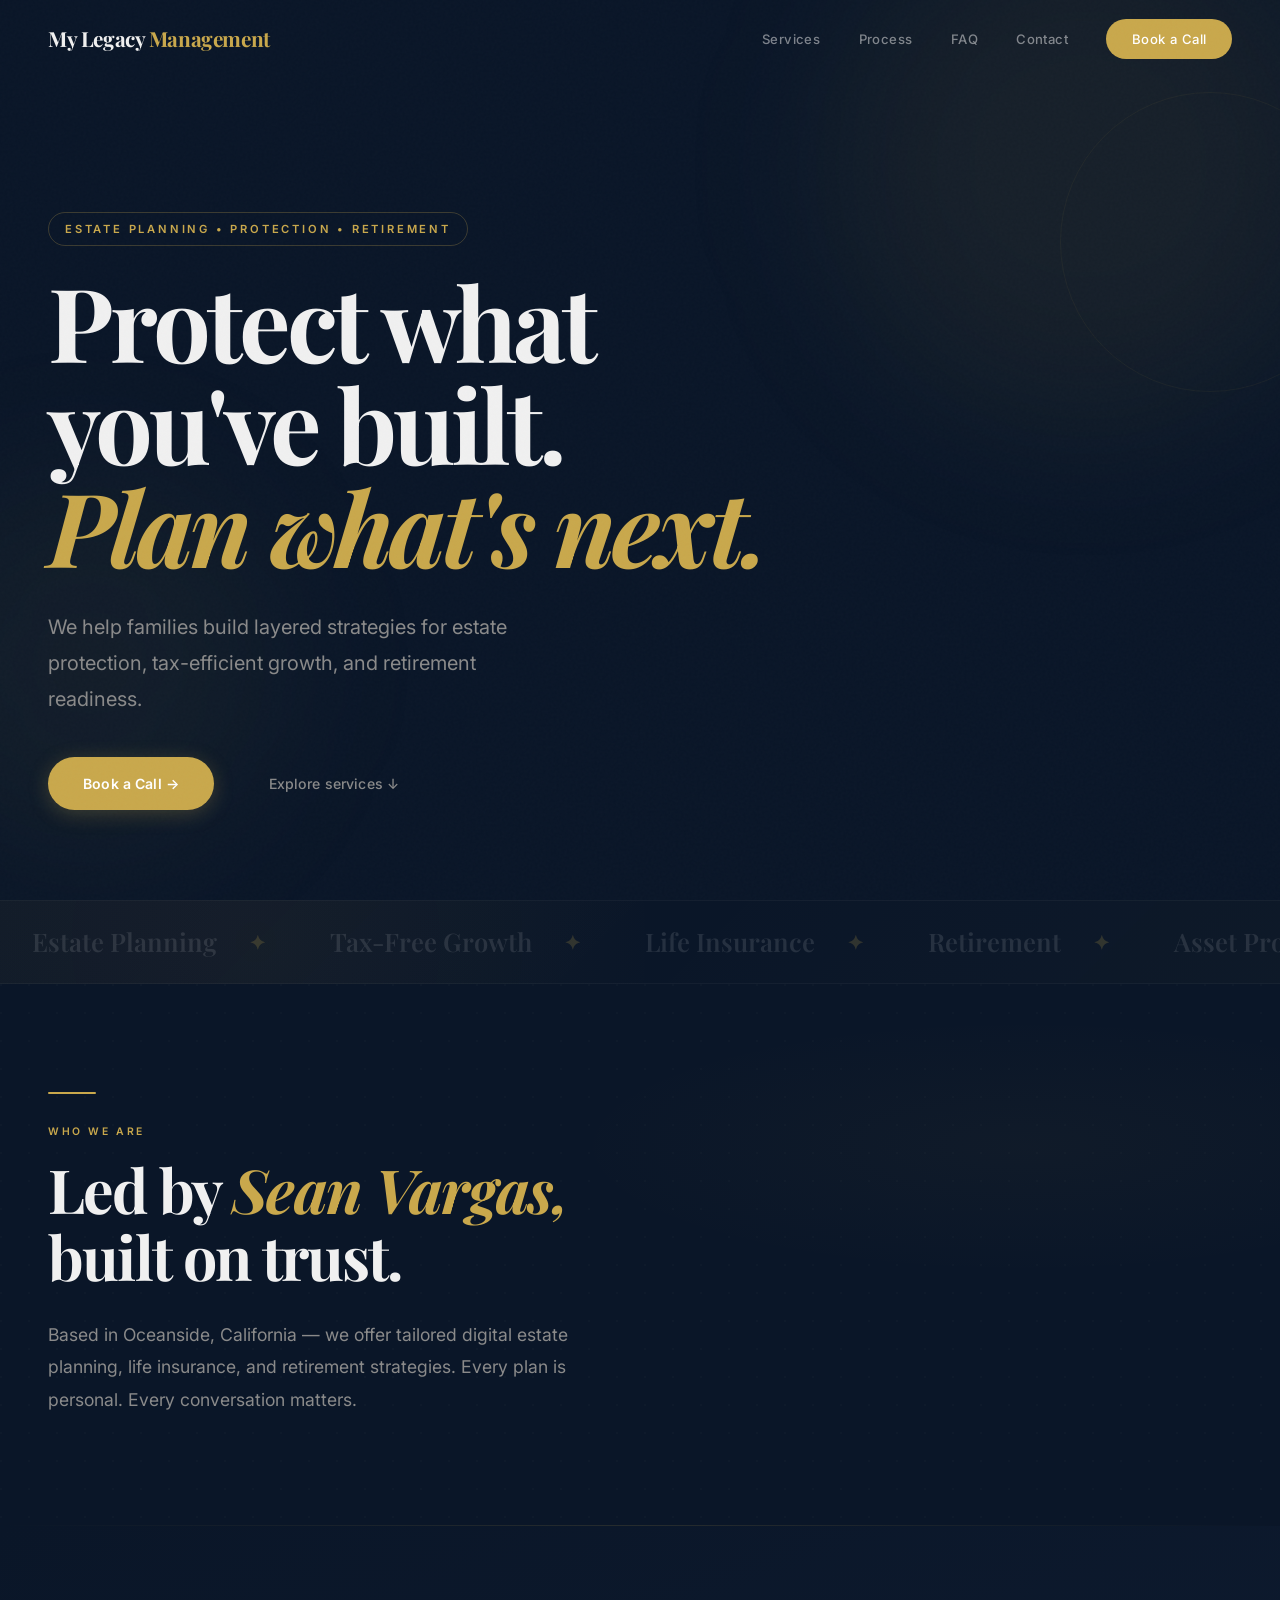
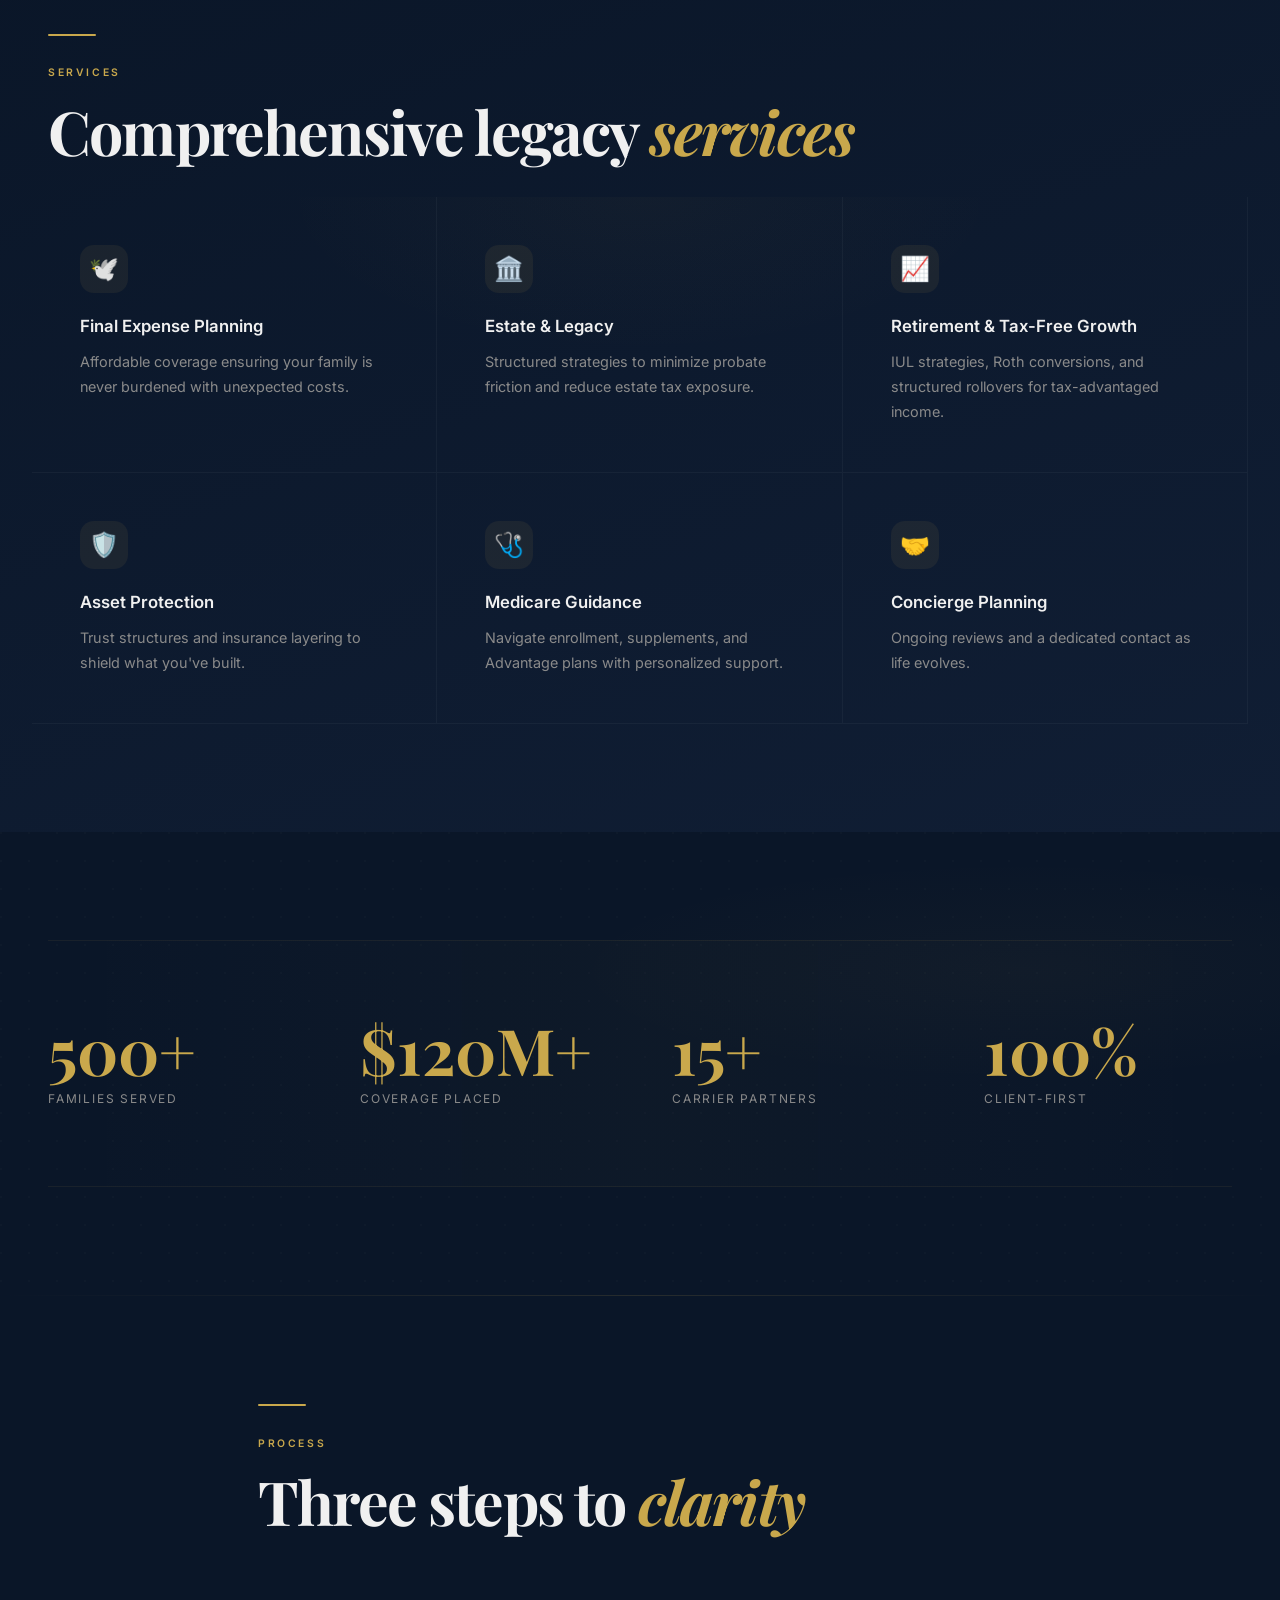
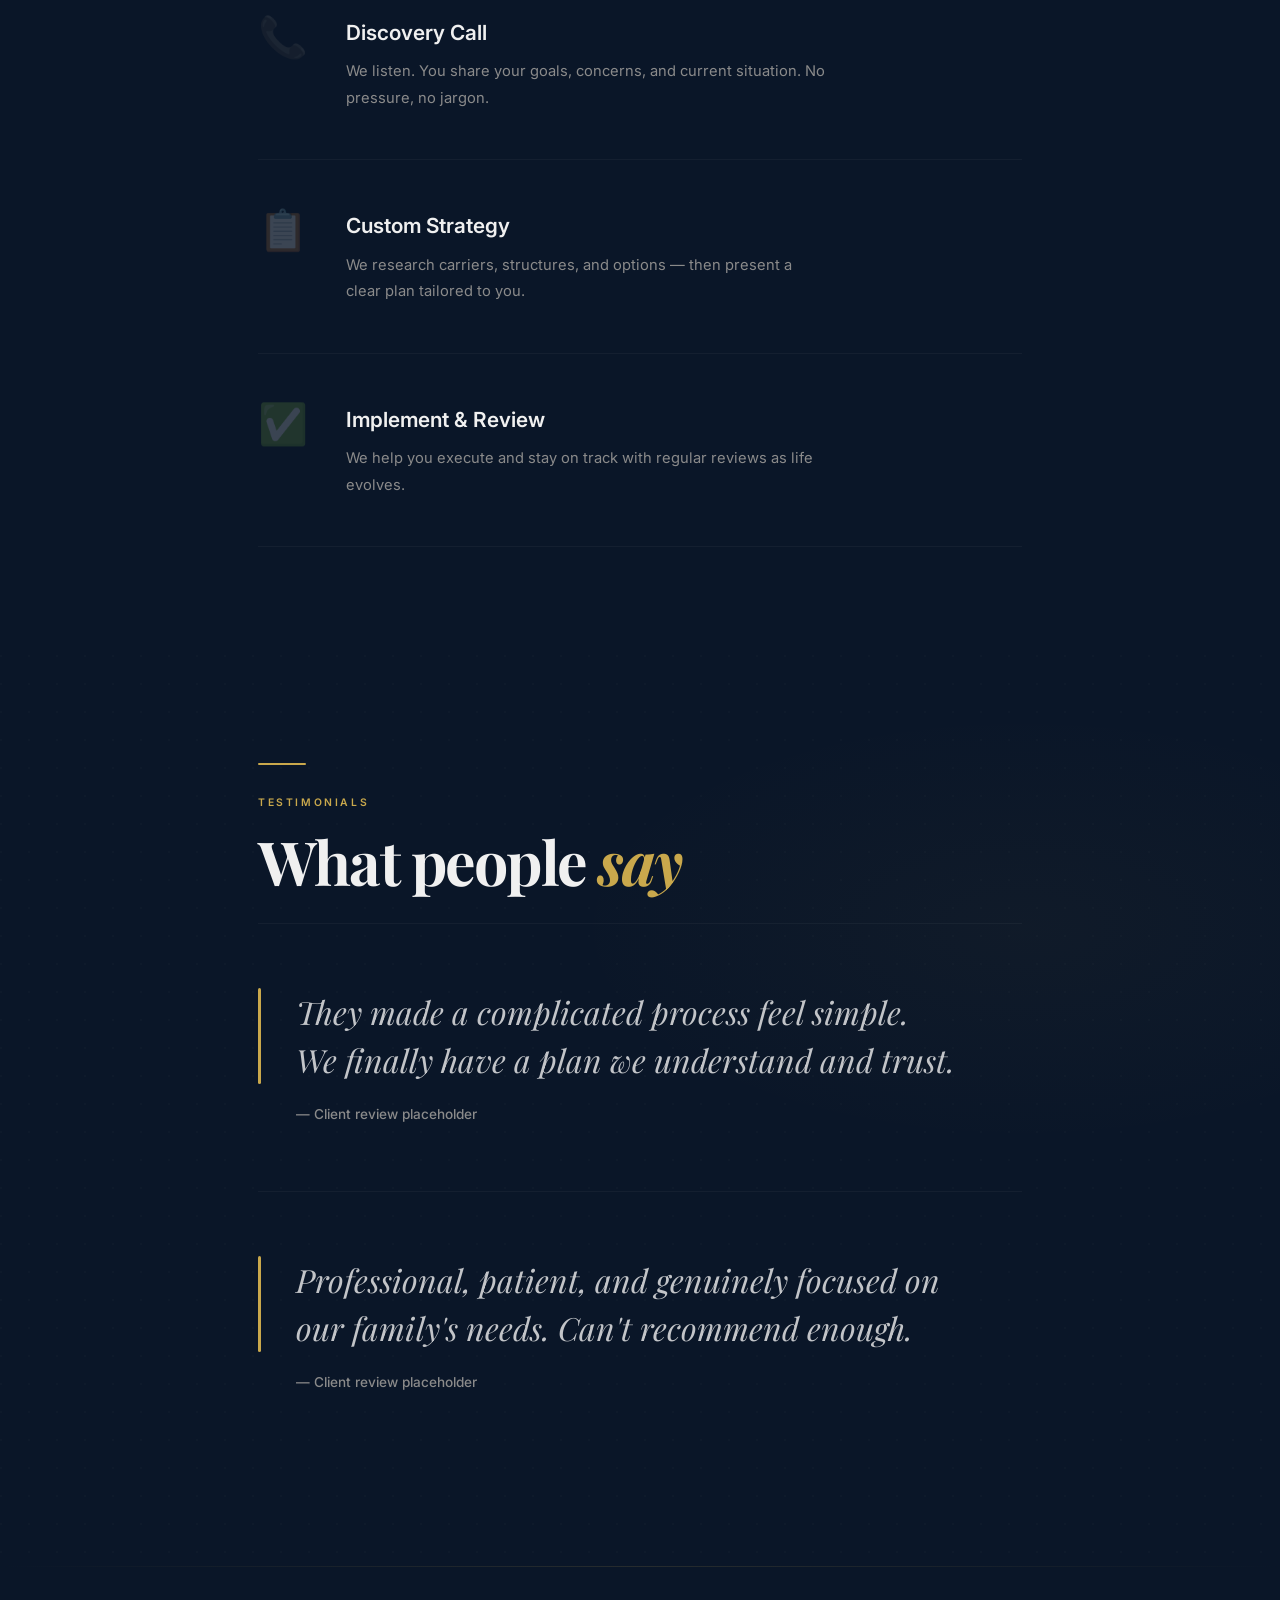
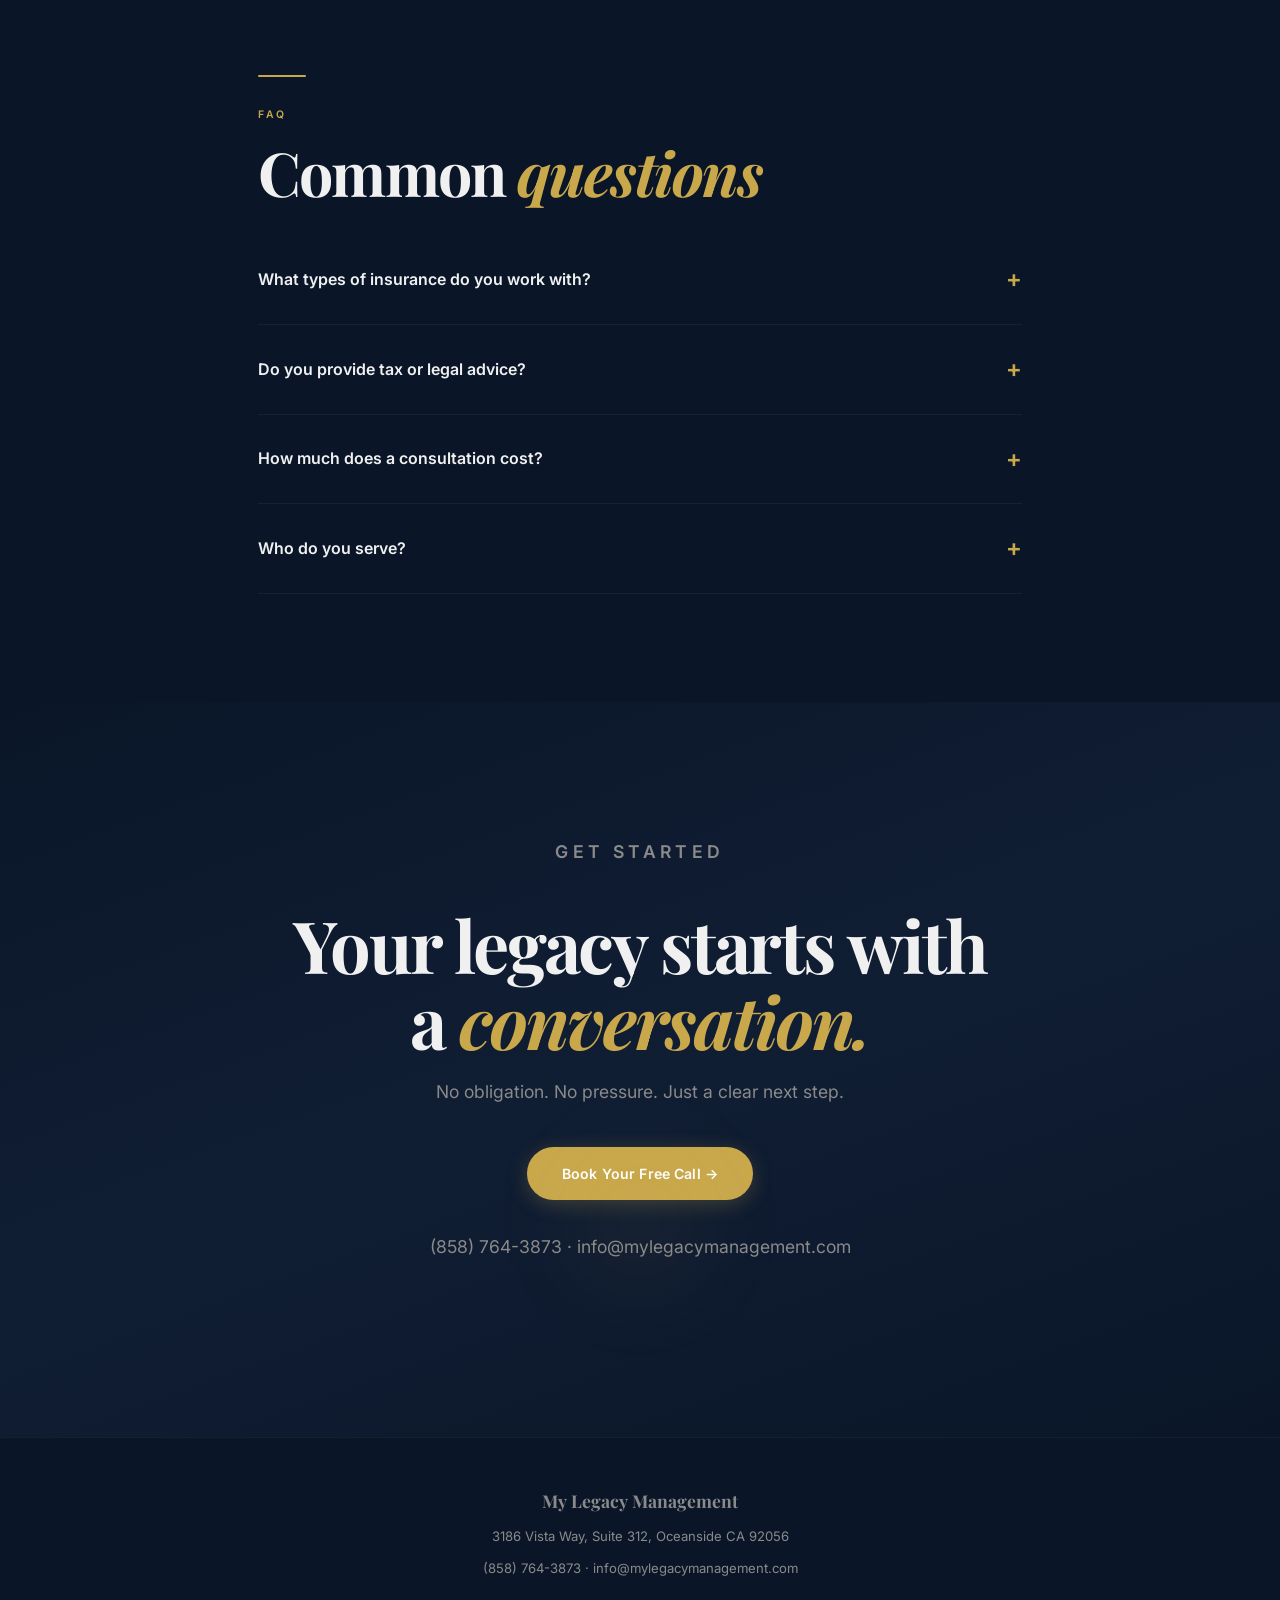
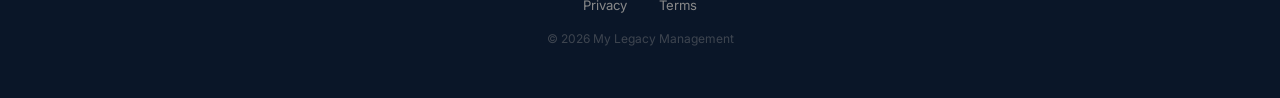
==== index.html @ 45776bd6 "MLM estate-planning site — initial static deploy (re-host from all-sites-v3 2026-02-18)" ====
<!DOCTYPE html><html lang="en"><head><meta charset="UTF-8"><meta name="viewport" content="width=device-width,initial-scale=1"><title>My Legacy Management — Estate Planning & Protection</title><style>
@import url('https://fonts.googleapis.com/css2?family=Inter:wght@300;400;500;600;700&family=Playfair+Display:ital,wght@0,400;0,600;0,700;0,800;1,400;1,600&display=swap');
*,*::before,*::after{box-sizing:border-box;margin:0;padding:0}
:root{--bg:#0a1628;--bg2:#111f36;--accent:#c9a84c;--text:#f0f0f0;--muted:#8a8a8a;--font:'Inter',system-ui,sans-serif;--serif:'Playfair Display',Georgia,serif}
html{scroll-behavior:smooth;font-size:16px}
body{background:var(--bg);color:var(--text);font-family:var(--font);line-height:1.7;-webkit-font-smoothing:antialiased;overflow-x:hidden}
img{max-width:100%;display:block}
a{color:var(--accent);text-decoration:none;transition:all .3s ease}

/* ── ANIMATIONS ─────────────────────── */
@keyframes fadeUp{from{opacity:0;transform:translateY(50px)}to{opacity:1;transform:translateY(0)}}
@keyframes float{0%,100%{transform:translateY(0)}50%{transform:translateY(-12px)}}
@keyframes marquee{0%{transform:translateX(0)}100%{transform:translateX(-50%)}}
@keyframes pulse-ring{0%{box-shadow:0 0 0 0 rgba(201,168,76,.4)}70%{box-shadow:0 0 0 20px rgba(201,168,76,0)}100%{box-shadow:0 0 0 0 rgba(201,168,76,0)}}
@keyframes gradient-shift{0%{background-position:0% 50%}50%{background-position:100% 50%}100%{background-position:0% 50%}}
@keyframes line-grow{from{width:0}to{width:100%}}

.reveal{opacity:0;transform:translateY(50px);transition:opacity 1s cubic-bezier(.22,1,.36,1),transform 1s cubic-bezier(.22,1,.36,1)}
.reveal.vis{opacity:1;transform:none}
.reveal-left{opacity:0;transform:translateX(-60px);transition:all 1s cubic-bezier(.22,1,.36,1)}
.reveal-left.vis{opacity:1;transform:none}
.reveal-right{opacity:0;transform:translateX(60px);transition:all 1s cubic-bezier(.22,1,.36,1)}
.reveal-right.vis{opacity:1;transform:none}
.d1{transition-delay:.1s}.d2{transition-delay:.2s}.d3{transition-delay:.3s}.d4{transition-delay:.4s}.d5{transition-delay:.5s}.d6{transition-delay:.6s}

/* ── NAV — minimal, floating ────────── */
nav{position:fixed;top:0;left:0;right:0;z-index:100;padding:1.2rem 0;transition:all .5s}
nav.scrolled{background:rgba(10,22,40,.88);backdrop-filter:blur(24px);-webkit-backdrop-filter:blur(24px);border-bottom:1px solid rgba(255,255,255,.04)}
.nav-inner{max-width:1400px;margin:0 auto;padding:0 clamp(1.5rem,4vw,3rem);display:flex;justify-content:space-between;align-items:center}
.logo{font-family:var(--serif);font-size:1.3rem;font-weight:700;color:var(--text);letter-spacing:-.02em}
.logo em{color:var(--accent);font-style:normal}
.nav-links{display:flex;gap:clamp(1rem,3vw,2.5rem);align-items:center}
.nav-links a{color:rgba(240,240,240,.5);font-size:.82rem;font-weight:500;letter-spacing:.03em;transition:color .3s}
.nav-links a:hover{color:var(--text);opacity:1}
.btn-nav{padding:.55rem 1.6rem;border-radius:100px;background:var(--accent);color:#fff!important;font-weight:600;font-size:.8rem;transition:all .4s cubic-bezier(.22,1,.36,1)}
.btn-nav:hover{transform:translateY(-2px);box-shadow:0 8px 30px rgba(201,168,76,.35)}
.menu-btn{display:none;background:none;border:none;color:var(--text);font-size:1.5rem;cursor:pointer}
@media(max-width:768px){.menu-btn{display:block}.nav-links{display:none;position:absolute;top:100%;left:0;right:0;flex-direction:column;background:rgba(10,22,40,.96);backdrop-filter:blur(20px);padding:2rem clamp(1.5rem,4vw,3rem);gap:1.5rem;border-bottom:1px solid rgba(255,255,255,.04)}.nav-links.open{display:flex}}

/* ── LAYOUT — open, not boxed ───────── */
.wrap{max-width:1400px;margin:0 auto;padding:0 clamp(1.5rem,4vw,3rem)}
.wrap-narrow{max-width:860px;margin:0 auto;padding:0 clamp(1.5rem,4vw,3rem)}
.wrap-wide{max-width:1600px;margin:0 auto;padding:0 clamp(1rem,3vw,2rem)}
.full{width:100vw;margin-left:calc(-50vw + 50%)}

/* ── HERO — massive, editorial ──────── */
.hero{min-height:100vh;display:flex;align-items:flex-end;padding:0 0 clamp(4rem,10vh,8rem);position:relative;overflow:hidden}
.hero .wrap{position:relative;z-index:2;width:100%}
.hero-tag{display:inline-block;font-size:.7rem;font-weight:600;letter-spacing:.25em;text-transform:uppercase;color:var(--accent);margin-bottom:1.5rem;padding:.4rem 1rem;border:1px solid rgba(201,168,76,.25);border-radius:100px}
.hero h1{font-family:var(--serif);font-size:clamp(3rem,8vw,7rem);font-weight:700;line-height:1.0;letter-spacing:-.04em;margin-bottom:clamp(1rem,3vw,2rem)}
.hero h1 em{font-style:italic;color:var(--accent)}
.hero-sub{font-size:clamp(1rem,2vw,1.25rem);color:var(--muted);max-width:520px;line-height:1.8;margin-bottom:2.5rem}
.hero-actions{display:flex;gap:1.2rem;flex-wrap:wrap;align-items:center}
.btn{display:inline-flex;align-items:center;gap:.5rem;padding:.9rem 2.2rem;border-radius:100px;font-weight:600;font-size:.88rem;cursor:pointer;transition:all .4s cubic-bezier(.22,1,.36,1);border:none;font-family:var(--font);letter-spacing:.01em}
.btn-p{background:var(--accent);color:#fff;box-shadow:0 4px 20px rgba(201,168,76,.25)}
.btn-p:hover{transform:translateY(-3px);box-shadow:0 12px 40px rgba(201,168,76,.35)}
.btn-o{border:1.5px solid rgba(201,168,76,.4);color:var(--accent);background:transparent}
.btn-o:hover{background:rgba(201,168,76,.08);border-color:var(--accent)}
.btn-g{color:var(--muted);font-weight:500;gap:.3rem}
.btn-g:hover{color:var(--accent)}
.btn-g svg,.btn-g::after{transition:transform .3s}
.btn-g:hover::after{transform:translateX(4px)}

/* ── ORBS / DECORATIVE ─────────────── */
.orb{position:absolute;border-radius:50%;pointer-events:none;filter:blur(80px)}
.orb-1{width:clamp(300px,40vw,600px);height:clamp(300px,40vw,600px);background:rgba(201,168,76,.07);top:-10%;right:-5%;animation:float 12s ease-in-out infinite}
.orb-2{width:clamp(200px,30vw,450px);height:clamp(200px,30vw,450px);background:rgba(201,168,76,.05);bottom:5%;left:-8%;animation:float 16s ease-in-out infinite reverse}
.orb-3{width:clamp(150px,20vw,300px);height:clamp(150px,20vw,300px);background:rgba(201,168,76,.04);top:40%;left:30%;animation:float 10s ease-in-out infinite 2s}

/* ── MARQUEE STRIP ─────────────────── */
.marquee{overflow:hidden;white-space:nowrap;padding:1.2rem 0;border-top:1px solid rgba(255,255,255,.04);border-bottom:1px solid rgba(255,255,255,.04);position:relative}
.marquee-inner{display:inline-flex;animation:marquee 30s linear infinite}
.marquee-item{font-family:var(--serif);font-size:clamp(1rem,2.5vw,1.6rem);color:rgba(240,240,240,.12);padding:0 2rem;font-weight:600;display:inline-flex;align-items:center;gap:2rem}
.marquee-item::after{content:'\2726';color:rgba(201,168,76,.2);font-size:.8em}

/* ── SECTION TYPOGRAPHY ────────────── */
.sec{padding:clamp(5rem,12vh,9rem) 0;position:relative}
.sec-label{font-size:.65rem;font-weight:600;letter-spacing:.25em;text-transform:uppercase;color:var(--accent);margin-bottom:1rem}
.sec-title{font-family:var(--serif);font-size:clamp(2rem,5vw,3.8rem);font-weight:700;line-height:1.1;letter-spacing:-.03em;margin-bottom:clamp(1rem,3vw,1.8rem)}
.sec-title em{color:var(--accent);font-style:italic}
.sec-sub{color:var(--muted);font-size:clamp(.95rem,1.5vw,1.1rem);max-width:540px;line-height:1.85}
.divider{width:48px;height:2px;background:var(--accent);margin-bottom:1.8rem;border-radius:2px}

/* ── SPLIT LAYOUT — open, asymmetric ── */
.split{display:grid;grid-template-columns:1fr;gap:clamp(2rem,5vw,4rem);align-items:center}
@media(min-width:768px){.split{grid-template-columns:1fr 1fr}.split-wide{grid-template-columns:1.2fr .8fr}.split-rev{grid-template-columns:.8fr 1.2fr}}

/* ── OPEN FEATURES — no card boxes ──── */
.features{display:grid;grid-template-columns:1fr;gap:0}
@media(min-width:640px){.features{grid-template-columns:repeat(2,1fr)}}
@media(min-width:960px){.features{grid-template-columns:repeat(3,1fr)}}
.feature{padding:clamp(2rem,4vw,3rem);border-bottom:1px solid rgba(255,255,255,.04);border-right:1px solid rgba(255,255,255,.04);transition:background .4s}
.feature:hover{background:rgba(201,168,76,.03)}
.feature-icon{font-size:1.5rem;margin-bottom:1.2rem;display:inline-flex;align-items:center;justify-content:center;width:48px;height:48px;border-radius:14px;background:rgba(201,168,76,.08);color:var(--accent);transition:all .3s}
.feature:hover .feature-icon{background:rgba(201,168,76,.15);transform:scale(1.05)}
.feature h3{font-size:1.05rem;font-weight:600;margin-bottom:.5rem}
.feature p{color:var(--muted);font-size:.9rem;line-height:1.75}

/* ── NUMBERED LIST — editorial ──────── */
.num-list{counter-reset:num}
.num-item{counter-increment:num;display:grid;grid-template-columns:auto 1fr;gap:clamp(1.5rem,3vw,2.5rem);padding:clamp(2rem,4vw,3rem) 0;border-bottom:1px solid rgba(255,255,255,.04);align-items:start}
.num-item::before{content:counter(num,decimal-leading-zero);font-family:var(--serif);font-size:clamp(2rem,4vw,3.5rem);font-weight:700;color:rgba(201,168,76,.2);line-height:1}
.num-item h3{font-size:clamp(1.1rem,2vw,1.3rem);font-weight:600;margin-bottom:.5rem}
.num-item p{color:var(--muted);font-size:.92rem;line-height:1.8;max-width:480px}

/* ── STATS — inline, not boxed ──────── */
.stats-row{display:flex;flex-wrap:wrap;gap:clamp(2rem,5vw,4rem);padding:clamp(3rem,6vw,5rem) 0}
.stat-item{flex:1;min-width:140px}
.stat-num{font-family:var(--serif);font-size:clamp(2.5rem,5vw,4rem);font-weight:700;color:var(--accent);line-height:1}
.stat-label{font-size:.75rem;color:var(--muted);text-transform:uppercase;letter-spacing:.15em;margin-top:.4rem}

/* ── TESTIMONIALS — open quotes ─────── */
.quote-block{padding:clamp(2rem,5vw,4rem) 0;border-top:1px solid rgba(255,255,255,.04)}
.quote-text{font-family:var(--serif);font-size:clamp(1.3rem,3vw,2rem);font-weight:400;font-style:italic;line-height:1.5;color:rgba(240,240,240,.8);max-width:700px;position:relative;padding-left:clamp(1.5rem,3vw,2.5rem)}
.quote-text::before{content:'';position:absolute;left:0;top:0;bottom:0;width:3px;background:var(--accent);border-radius:2px}
.quote-author{margin-top:1.2rem;font-size:.85rem;color:var(--muted);font-weight:500;padding-left:clamp(1.5rem,3vw,2.5rem)}

/* ── FAQ — clean, no boxes ─────────── */
.faq-item{border-bottom:1px solid rgba(255,255,255,.05);padding:1.5rem 0}
.faq-q{font-weight:600;cursor:pointer;display:flex;justify-content:space-between;align-items:center;font-size:1rem;transition:color .3s;gap:1rem}
.faq-q:hover{color:var(--accent)}
.faq-q::after{content:'+';font-size:1.5rem;color:var(--accent);transition:transform .3s ease;flex-shrink:0}
.faq-q.active::after{transform:rotate(45deg)}
.faq-a{max-height:0;overflow:hidden;transition:all .5s cubic-bezier(.22,1,.36,1);color:var(--muted);font-size:.92rem;line-height:1.85}
.faq-a.open{max-height:500px;padding-top:1rem}

/* ── CTA — dramatic, full-width ─────── */
.cta-sec{padding:clamp(6rem,15vh,10rem) 0;text-align:center;position:relative;overflow:hidden}
.cta-sec::before{content:'';position:absolute;inset:0;background:radial-gradient(ellipse 60% 50% at 50% 50%,rgba(201,168,76,.06) 0%,transparent 70%)}
.cta-sec .wrap{position:relative;z-index:1}
.cta-sec h2{font-family:var(--serif);font-size:clamp(2.2rem,6vw,4.5rem);font-weight:700;line-height:1.05;letter-spacing:-.03em;margin-bottom:1.2rem}
.cta-sec h2 em{color:var(--accent);font-style:italic}
.cta-sec p{color:var(--muted);font-size:clamp(.95rem,1.5vw,1.1rem);margin-bottom:2.5rem;max-width:480px;margin-left:auto;margin-right:auto}

/* ── PLACEHOLDERS — refined ─────────── */




/* ── FOOTER ─────────────────────────── */
footer{padding:3rem 0;border-top:1px solid rgba(255,255,255,.04);font-size:.82rem;color:var(--muted)}
footer .wrap{display:flex;flex-wrap:wrap;justify-content:space-between;align-items:center;gap:1rem}
footer a{color:var(--muted);transition:color .3s}
footer a:hover{color:var(--accent)}
.foot-links{display:flex;gap:2rem}

/* ── GRAIN OVERLAY ──────────────────── */
body::after{content:'';position:fixed;inset:0;pointer-events:none;z-index:9999;opacity:.02;background-image:url("data:image/svg+xml,%3Csvg viewBox='0 0 512 512' xmlns='http://www.w3.org/2000/svg'%3E%3Cfilter id='n'%3E%3CfeTurbulence type='fractalNoise' baseFrequency='.65' numOctaves='3' stitchTiles='stitch'/%3E%3C/filter%3E%3Crect width='100%25' height='100%25' filter='url(%23n)'/%3E%3C/svg%3E")}

/* ── HR ACCENT ──────────────────────── */
.hr{border:none;height:1px;background:linear-gradient(90deg,transparent,rgba(201,168,76,.15),transparent);margin:0}

/* ── DISCLAIMER ─────────────────────── */
.disc{font-size:.72rem;color:var(--muted);max-width:500px;margin:2rem auto 0;text-align:center;opacity:.5;line-height:1.7}

/* ── HERO BG IMAGE ─────────────────── */
.hero {
    background: url('https://images.unsplash.com/photo-1600585154340-be6161a56a0c?w=1920&q=80') center/cover no-repeat;
    background-attachment: fixed;
}
.hero::before {
    content: '';
    position: absolute;
    inset: 0;
    background: linear-gradient(
        160deg,
        rgba(10,22,40,.92) 0%,
        rgba(10,22,40,.75) 40%,
        rgba(10,22,40,.88) 100%
    );
    z-index: 1;
}
.hero .wrap { z-index: 2; }
.hero .orb { z-index: 2; }
@media (max-width: 768px) {
    .hero { background-attachment: scroll; }
}

#svc {
    position: relative;
    background: url('https://images.unsplash.com/photo-1450101499163-c8848c66ca85?w=1600&q=80') center/cover no-repeat;
}
#svc::after {
    content: '';
    position: absolute;
    inset: 0;
    background: linear-gradient(160deg, rgba(10,22,40,.93) 0%, rgba(17,31,54,.88) 100%);
    z-index: 0;
}
#svc > * { position: relative; z-index: 1; }

.cta-sec {
    background: url('https://images.unsplash.com/photo-1554224155-6726b3ff858f?w=1600&q=80') center/cover no-repeat;
    background-attachment: fixed;
}
.cta-sec::before {
    background: linear-gradient(160deg, rgba(10,22,40,.9) 0%, rgba(17,31,54,.85) 50%, rgba(10,22,40,.92) 100%);
}
@media (max-width: 768px) {
    .cta-sec { background-attachment: scroll; }
}

/* ── ABSTRACT GEOMETRY ─────────────── */
.marquee {
    background:
        linear-gradient(135deg, rgba(201,168,76,.03) 0%, transparent 50%, rgba(201,168,76,.02) 100%),
        radial-gradient(circle at 20% 50%, rgba(201,168,76,.04) 0%, transparent 40%);
}

.sec:nth-of-type(even) {
    background:
        radial-gradient(ellipse 60% 40% at 80% 30%, rgba(201,168,76,.03) 0%, transparent 60%),
        radial-gradient(circle at 1px 1px, rgba(255,255,255,.015) 1px, transparent 0);
    background-size: 100% 100%, 28px 28px;
}

/* Accent corner shapes */
.hero .wrap::before {
    content: '';
    position: absolute;
    top: -120px;
    right: -80px;
    width: 300px;
    height: 300px;
    border: 1px solid rgba(201,168,76,.06);
    border-radius: 50%;
    pointer-events: none;
    z-index: 0;
}

.cta-sec .wrap::after {
    content: '';
    position: absolute;
    bottom: -60px;
    left: 50%;
    transform: translateX(-50%);
    width: 200px;
    height: 200px;
    border-radius: 50%;
    background: radial-gradient(circle, rgba(201,168,76,.08) 0%, transparent 70%);
    pointer-events: none;
    filter: blur(40px);
}

.stats-row {
    border-top: 1px solid rgba(201,168,76,.08);
    border-bottom: 1px solid rgba(201,168,76,.08);
    background:
        linear-gradient(90deg, transparent, rgba(201,168,76,.02), transparent);
}

/* Feature grid subtle separator glow */
.features {
    background:
        radial-gradient(ellipse 50% 50% at 50% 0%, rgba(201,168,76,.03) 0%, transparent 60%);
}


/* ── STEP EMOJI ICONS ──────────────── */
.num-item { counter-increment: none; }
.num-item::before { content: attr(data-icon); font-size: clamp(1.8rem,3.5vw,2.5rem); }

</style></head><body><nav><div class="nav-inner"><a href="index.html" class="logo">My Legacy <em>Management</em></a><button class="menu-btn" aria-label="Menu">&#9776;</button><div class="nav-links"><a href="#svc">Services</a><a href="#how">Process</a><a href="#faq">FAQ</a><a href="#cta">Contact</a><a href="https://links.seanvargas.com" class="btn-nav">Book a Call</a></div></div></nav>
<section class="hero">
<div class="orb orb-1"></div><div class="orb orb-2"></div>
<div class="wrap">
<span class="hero-tag reveal">Estate Planning &bull; Protection &bull; Retirement</span>
<h1 class="reveal d1">Protect what<br>you've built.<br><em>Plan what's next.</em></h1>
<p class="hero-sub reveal d2">We help families build layered strategies for estate protection, tax-efficient growth, and retirement readiness.</p>
<div class="hero-actions reveal d3">
<a href="https://links.seanvargas.com" class="btn btn-p">Book a Call &rarr;</a>
<a href="#svc" class="btn btn-g">Explore services &darr;</a>
</div>
</div>
</section>

<div class="marquee"><div class="marquee-inner"><span class="marquee-item">Estate Planning</span><span class="marquee-item">Tax-Free Growth</span><span class="marquee-item">Life Insurance</span><span class="marquee-item">Retirement</span><span class="marquee-item">Asset Protection</span><span class="marquee-item">Medicare</span><span class="marquee-item">Legacy Planning</span><span class="marquee-item">IUL Strategies</span><span class="marquee-item">Estate Planning</span><span class="marquee-item">Tax-Free Growth</span><span class="marquee-item">Life Insurance</span><span class="marquee-item">Retirement</span><span class="marquee-item">Asset Protection</span><span class="marquee-item">Medicare</span><span class="marquee-item">Legacy Planning</span><span class="marquee-item">IUL Strategies</span><span class="marquee-item">Estate Planning</span><span class="marquee-item">Tax-Free Growth</span><span class="marquee-item">Life Insurance</span><span class="marquee-item">Retirement</span><span class="marquee-item">Asset Protection</span><span class="marquee-item">Medicare</span><span class="marquee-item">Legacy Planning</span><span class="marquee-item">IUL Strategies</span></div></div>

<section class="sec"><div class="wrap">
<div class="split split-wide">
<div>
<div class="divider reveal"></div>
<p class="sec-label reveal">Who We Are</p>
<h2 class="sec-title reveal">Led by <em>Sean Vargas,</em><br>built on trust.</h2>
<p class="sec-sub reveal d1">Based in Oceanside, California — we offer tailored digital estate planning, life insurance, and retirement strategies. Every plan is personal. Every conversation matters.</p>
</div>

</div>
</div></section>

<hr class="hr">

<section class="sec" id="svc"><div class="wrap">
<div class="divider reveal"></div>
<p class="sec-label reveal">Services</p>
<h2 class="sec-title reveal">Comprehensive legacy <em>services</em></h2>
</div>
<div class="wrap-wide" style="margin-top:2rem">
<div class="features reveal">
<div class="feature"><div class="feature-icon">🕊️</div><h3>Final Expense Planning</h3><p>Affordable coverage ensuring your family is never burdened with unexpected costs.</p></div>
<div class="feature"><div class="feature-icon">🏛️</div><h3>Estate & Legacy</h3><p>Structured strategies to minimize probate friction and reduce estate tax exposure.</p></div>
<div class="feature"><div class="feature-icon">📈</div><h3>Retirement & Tax-Free Growth</h3><p>IUL strategies, Roth conversions, and structured rollovers for tax-advantaged income.</p></div>
<div class="feature"><div class="feature-icon">🛡️</div><h3>Asset Protection</h3><p>Trust structures and insurance layering to shield what you've built.</p></div>
<div class="feature"><div class="feature-icon">🩺</div><h3>Medicare Guidance</h3><p>Navigate enrollment, supplements, and Advantage plans with personalized support.</p></div>
<div class="feature"><div class="feature-icon">🤝</div><h3>Concierge Planning</h3><p>Ongoing reviews and a dedicated contact as life evolves.</p></div>
</div></div></section>

<section class="sec"><div class="wrap">
<div class="stats-row reveal">
<div class="stat-item"><div class="stat-num" data-t="500" data-s="+">0</div><div class="stat-label">Families served</div></div>
<div class="stat-item"><div class="stat-num" data-t="120" data-p="$" data-s="M+">0</div><div class="stat-label">Coverage placed</div></div>
<div class="stat-item"><div class="stat-num" data-t="15" data-s="+">0</div><div class="stat-label">Carrier partners</div></div>
<div class="stat-item"><div class="stat-num" data-t="100" data-s="%">0</div><div class="stat-label">Client-first</div></div>
</div>
</div></section>

<hr class="hr">

<section class="sec" id="how"><div class="wrap-narrow">
<div class="divider reveal"></div>
<p class="sec-label reveal">Process</p>
<h2 class="sec-title reveal">Three steps to <em>clarity</em></h2>
<div class="num-list" style="margin-top:2rem">
<div class="num-item reveal" data-icon="📞"><div><h3>Discovery Call</h3><p>We listen. You share your goals, concerns, and current situation. No pressure, no jargon.</p></div></div>
<div class="num-item reveal d1" data-icon="📋"><div><h3>Custom Strategy</h3><p>We research carriers, structures, and options — then present a clear plan tailored to you.</p></div></div>
<div class="num-item reveal d2" data-icon="✅"><div><h3>Implement & Review</h3><p>We help you execute and stay on track with regular reviews as life evolves.</p></div></div>
</div>
</div></section>



<section class="sec"><div class="wrap-narrow">
<div class="divider reveal"></div>
<p class="sec-label reveal">Testimonials</p>
<h2 class="sec-title reveal">What people <em>say</em></h2>
<div class="quote-block reveal"><div class="quote-text">They made a complicated process feel simple. We finally have a plan we understand and trust.</div><div class="quote-author">— Client review placeholder</div></div>
<div class="quote-block reveal"><div class="quote-text">Professional, patient, and genuinely focused on our family's needs. Can't recommend enough.</div><div class="quote-author">— Client review placeholder</div></div>
</div></section>

<hr class="hr">

<section class="sec" id="faq"><div class="wrap-narrow">
<div class="divider reveal"></div>
<p class="sec-label reveal">FAQ</p>
<h2 class="sec-title reveal">Common <em>questions</em></h2>
<div class="reveal" style="margin-top:1.5rem">
<div class="faq-item"><div class="faq-q">What types of insurance do you work with?</div><div class="faq-a">Life insurance, final expense, IUL, annuities, and Medicare supplements. We're independent and shop on your behalf.</div></div>
<div class="faq-item"><div class="faq-q">Do you provide tax or legal advice?</div><div class="faq-a">No. We coordinate with your licensed professionals to ensure alignment.</div></div>
<div class="faq-item"><div class="faq-q">How much does a consultation cost?</div><div class="faq-a">Initial consultations are complimentary. We believe in earning trust before business.</div></div>
<div class="faq-item"><div class="faq-q">Who do you serve?</div><div class="faq-a">Families, individuals, and small business owners across the U.S.</div></div>
</div>
</div></section>

<section class="cta-sec" id="cta"><div class="wrap">
<p class="sec-label reveal">Get Started</p>
<h2 class="reveal">Your legacy starts with<br>a <em>conversation.</em></h2>
<p class="reveal">No obligation. No pressure. Just a clear next step.</p>
<div class="reveal"><a href="https://links.seanvargas.com" class="btn btn-p">Book Your Free Call &rarr;</a></div>
<p class="disc reveal">(858) 764-3873 &middot; info@mylegacymanagement.com</p>
</div></section>
<footer><div class="wrap" style="flex-direction:column;text-align:center;gap:.6rem"><div style="font-family:var(--serif);font-weight:700;font-size:1.1rem">My Legacy Management</div><div>3186 Vista Way, Suite 312, Oceanside CA 92056</div><div>(858) 764-3873 &middot; info@mylegacymanagement.com</div><div class="foot-links" style="justify-content:center;margin-top:.3rem"><a href="privacy.html">Privacy</a><a href="terms.html">Terms</a></div><div style="font-size:.75rem;opacity:.4;margin-top:.2rem">&copy; 2026 My Legacy Management</div></div></footer><script>
const obs=new IntersectionObserver(e=>{e.forEach(x=>{if(x.isIntersecting){x.target.classList.add('vis');obs.unobserve(x.target)}})},{threshold:.08,rootMargin:'0px 0px -30px 0px'});
document.querySelectorAll('.reveal,.reveal-left,.reveal-right').forEach(e=>obs.observe(e));
const nav=document.querySelector('nav');
window.addEventListener('scroll',()=>nav&&nav.classList.toggle('scrolled',scrollY>60));
document.querySelector('.menu-btn')?.addEventListener('click',()=>document.querySelector('.nav-links')?.classList.toggle('open'));
document.querySelectorAll('.faq-q').forEach(q=>q.addEventListener('click',()=>{q.classList.toggle('active');q.nextElementSibling.classList.toggle('open')}));
const cObs=new IntersectionObserver(e=>{e.forEach(x=>{if(x.isIntersecting){const t=x.target,n=parseFloat(t.dataset.t),p=t.dataset.p||'',s=t.dataset.s||'',d=1600,st=performance.now(),step=now=>{const pr=Math.min((now-st)/d,1),ea=1-Math.pow(1-pr,4),c=n%1!==0?(ea*n).toFixed(1):Math.floor(ea*n);t.textContent=p+c+s;if(pr<1)requestAnimationFrame(step)};requestAnimationFrame(step);cObs.unobserve(t)}})},{threshold:.5});
document.querySelectorAll('[data-t]').forEach(e=>cObs.observe(e));
document.querySelectorAll('a[href^="#"]').forEach(a=>a.addEventListener('click',e=>{const t=document.querySelector(a.getAttribute('href'));if(t){e.preventDefault();t.scrollIntoView({behavior:'smooth',block:'start'});document.querySelector('.nav-links')?.classList.remove('open')}}));
</script></body></html>
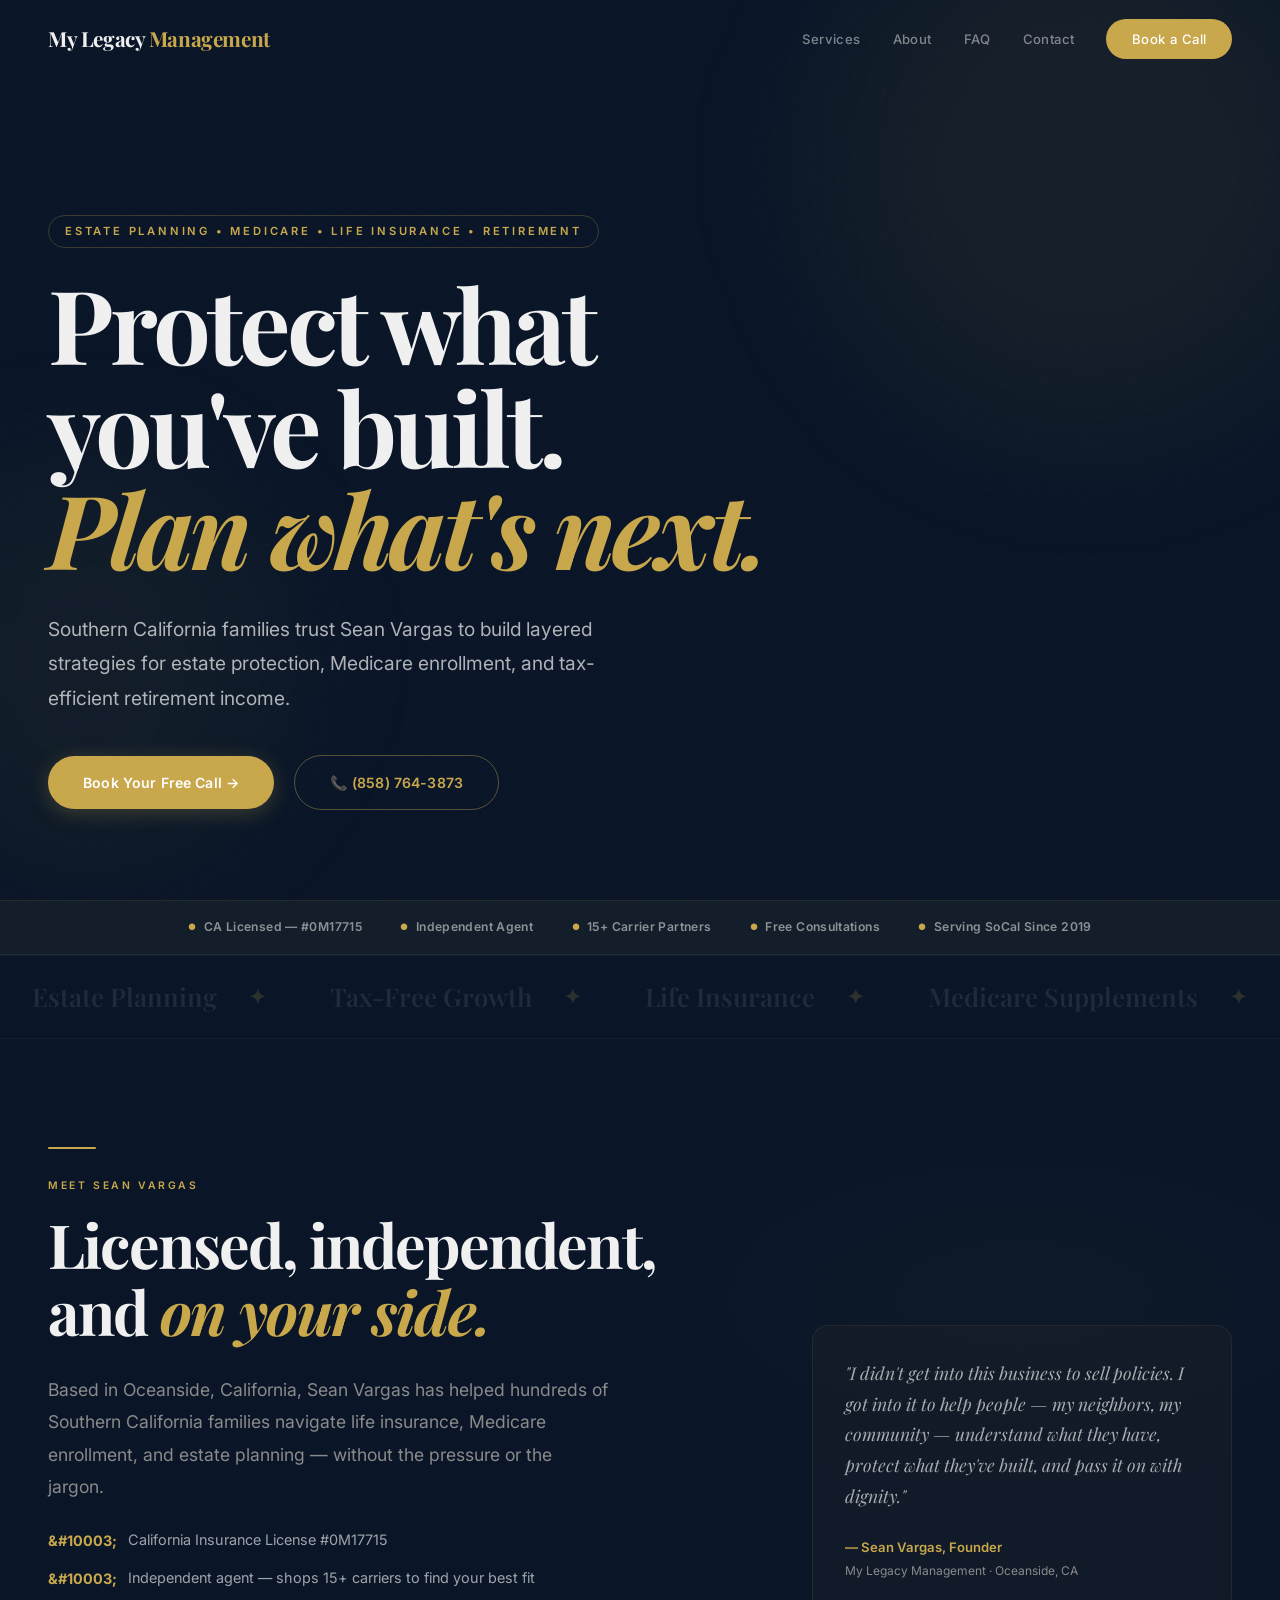
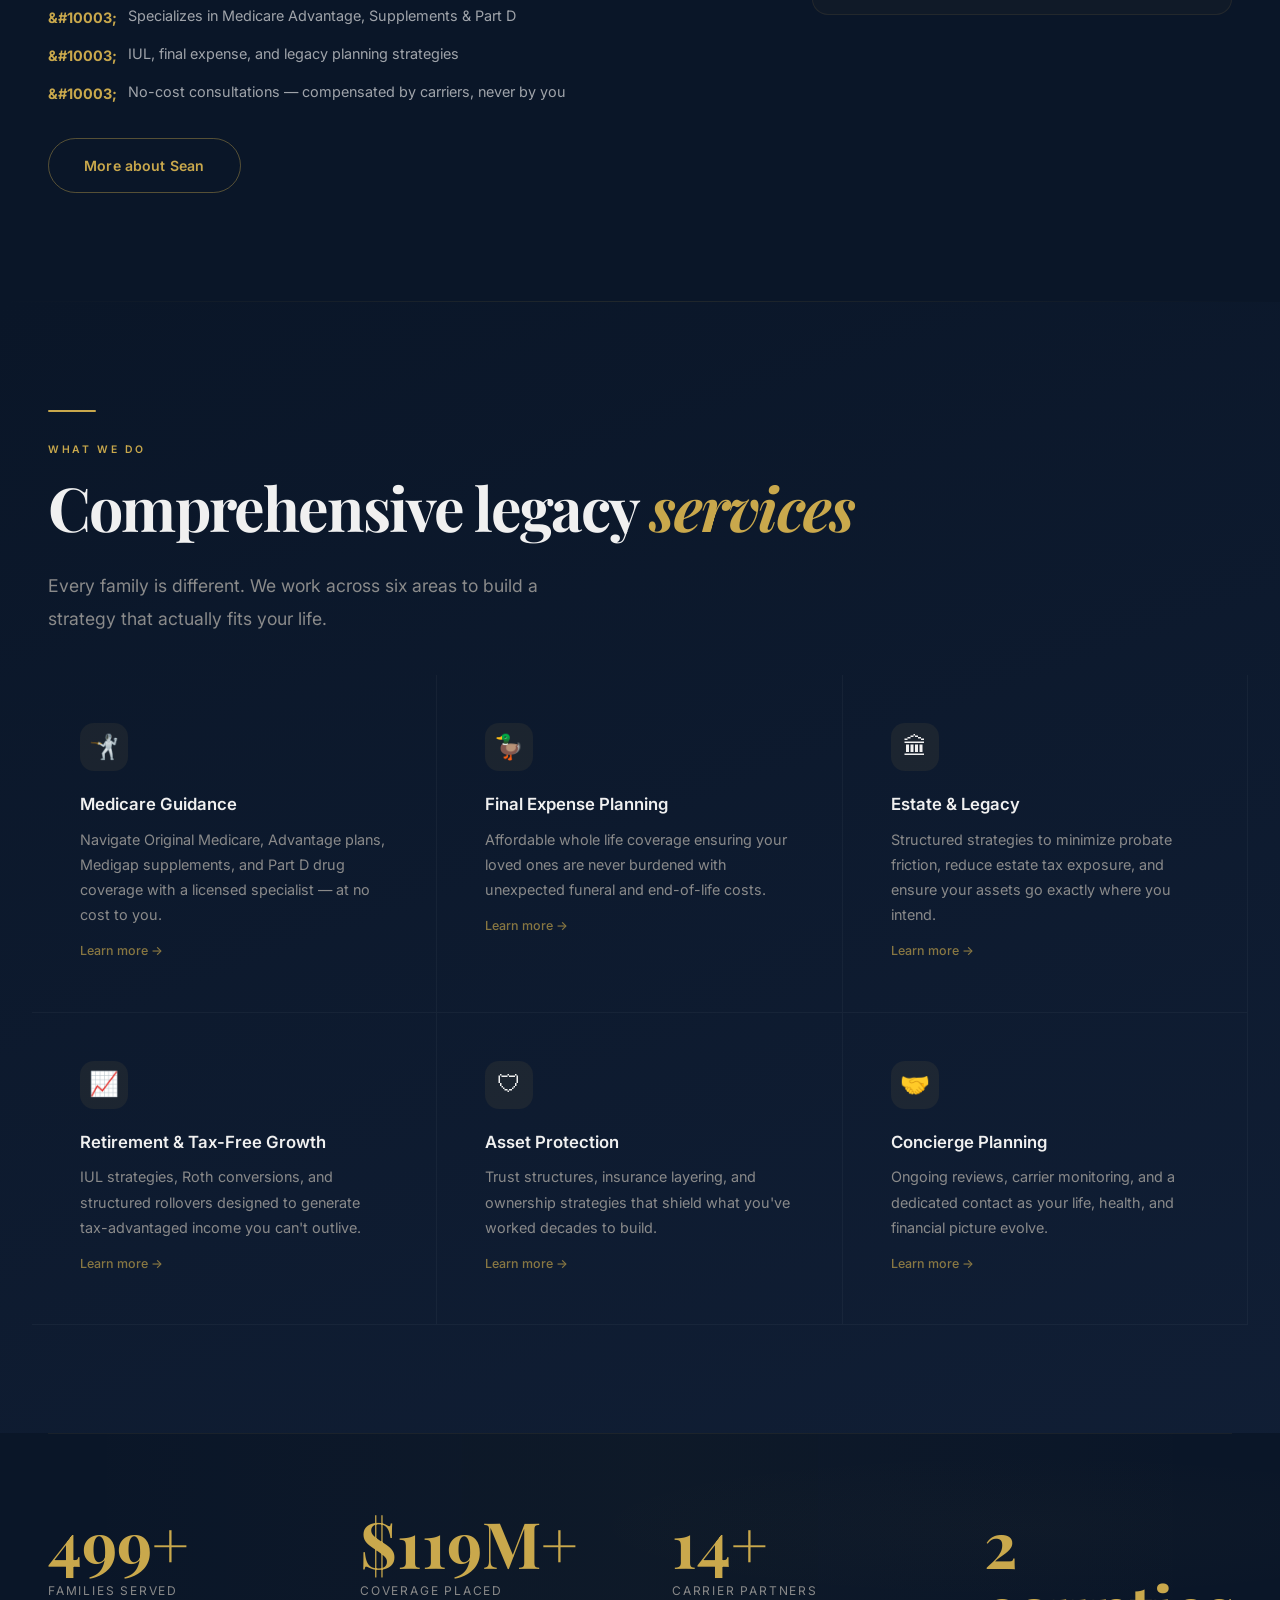
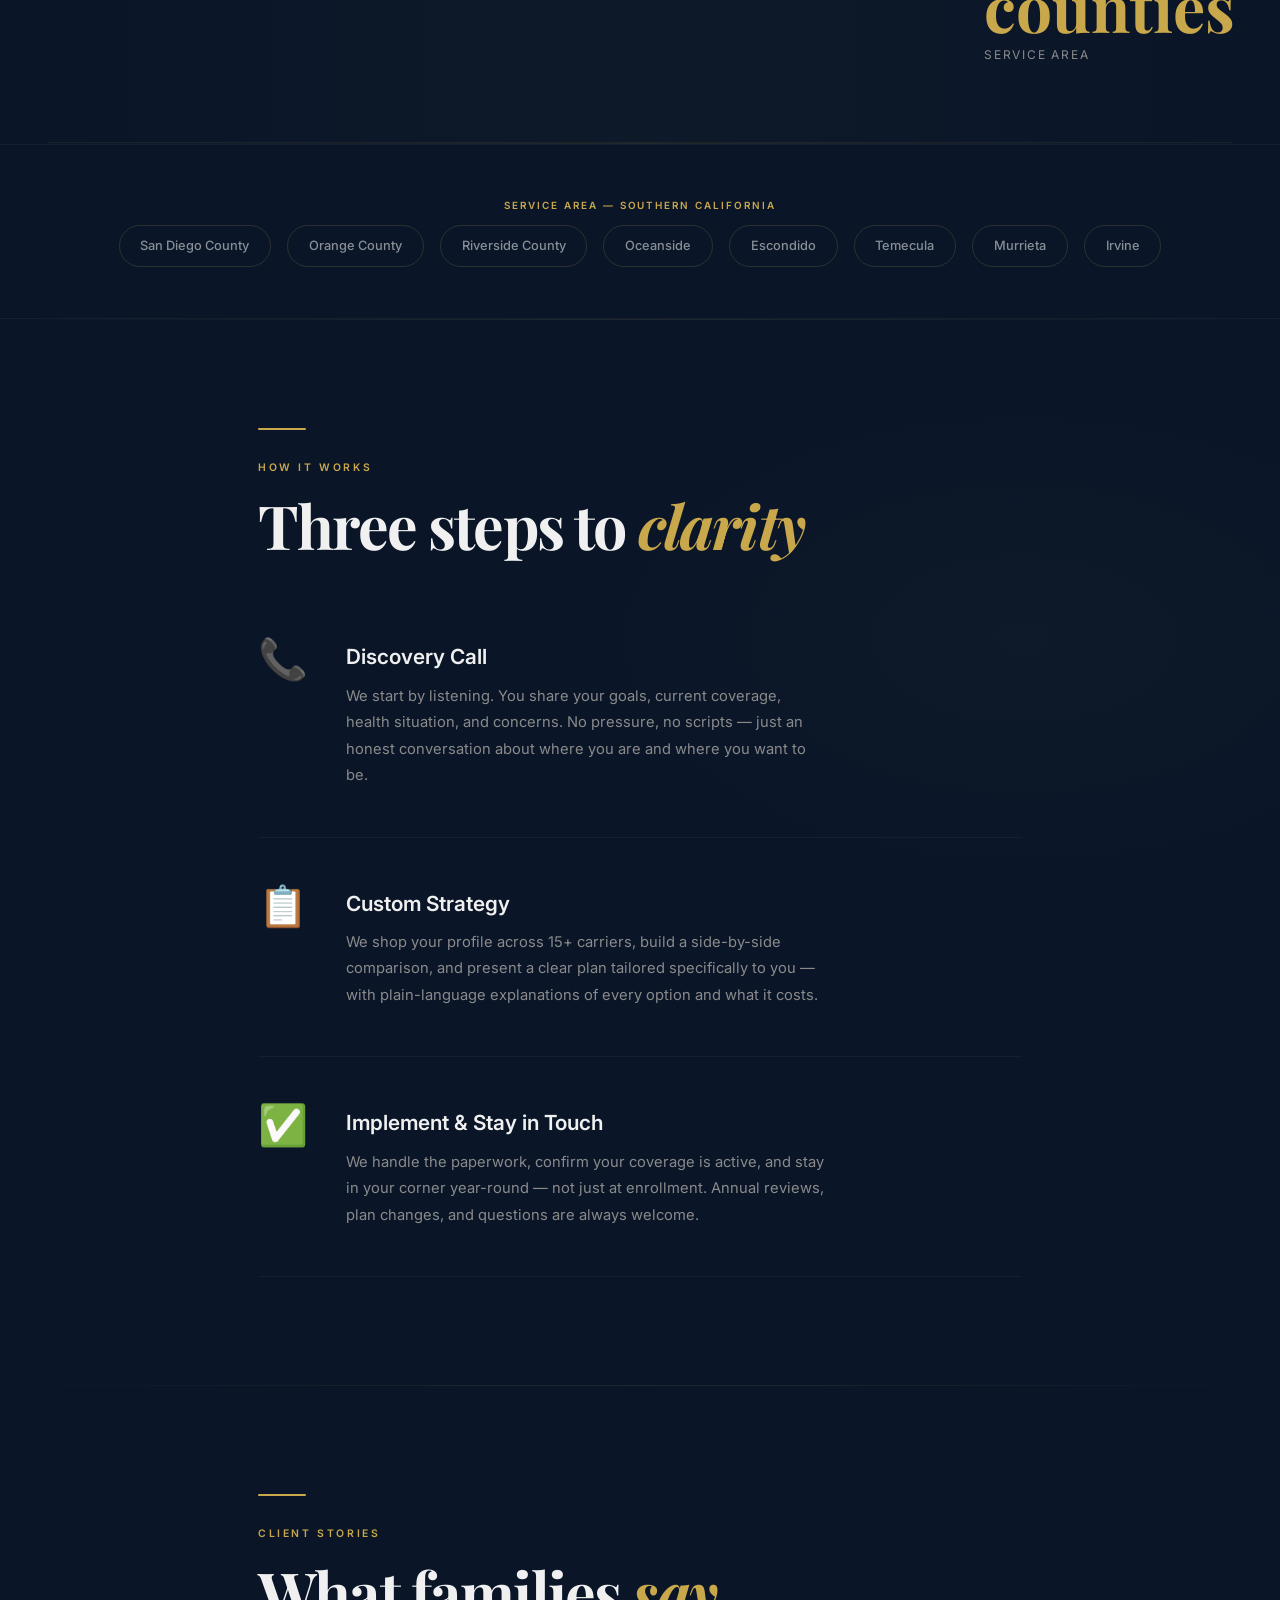
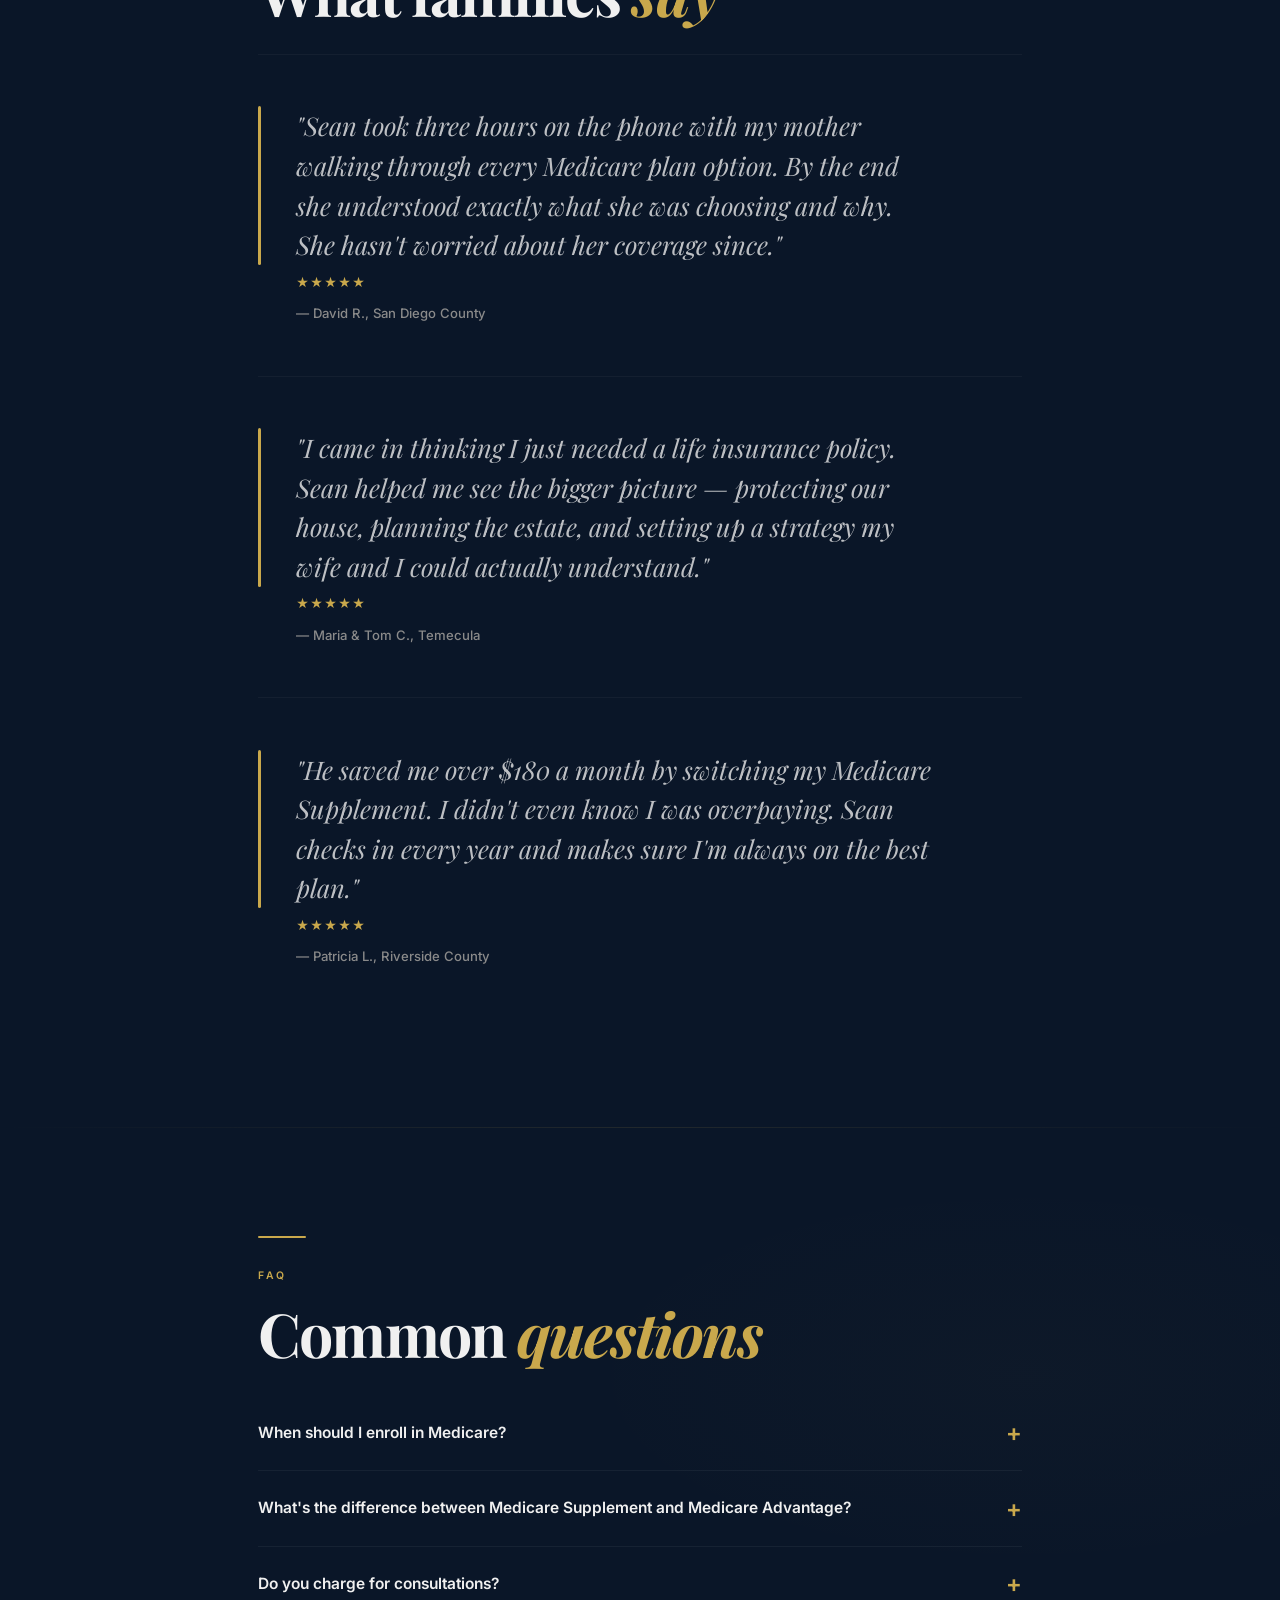
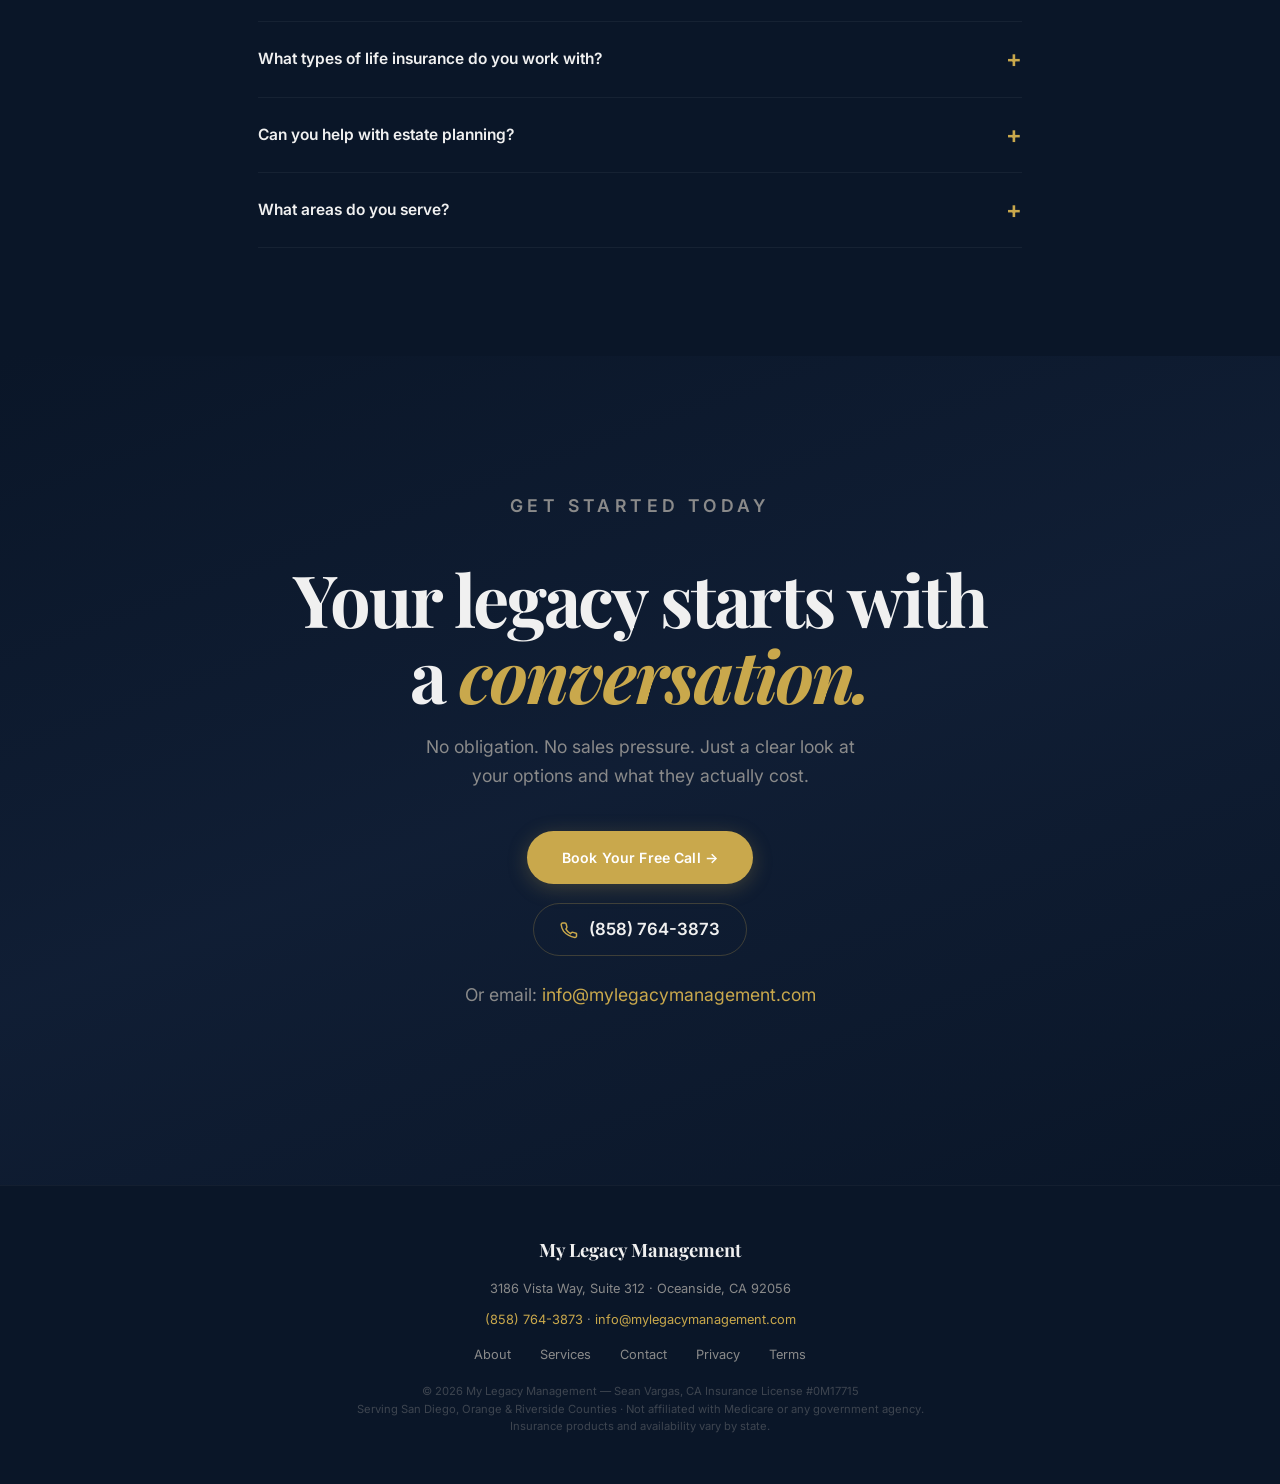
==== commit 1ab1cd72: "feat: v2 rebuild — richer marketing site with 3 new sub-pages Hunt result: no standalone Feb/March 2" ====
--- a/index.html
+++ b/index.html
@@ -1,4 +1,44 @@
-<!DOCTYPE html><html lang="en"><head><meta charset="UTF-8"><meta name="viewport" content="width=device-width,initial-scale=1"><title>My Legacy Management — Estate Planning & Protection</title><style>
+<!DOCTYPE html>
+<html lang="en">
+<head>
+<meta charset="UTF-8">
+<meta name="viewport" content="width=device-width,initial-scale=1">
+<title>My Legacy Management — Estate Planning, Medicare &amp; Life Insurance | Oceanside CA</title>
+<meta name="description" content="Sean Vargas helps San Diego, Orange &amp; Riverside County families protect their legacy with life insurance, Medicare guidance, estate planning and tax-free retirement strategies. License #0M17715.">
+<meta name="keywords" content="Medicare insurance Oceanside CA, estate planning San Diego, life insurance Riverside County, final expense planning, IUL strategies, Sean Vargas insurance">
+<link rel="canonical" href="https://mylegacymanagement.com/">
+<meta property="og:type" content="website">
+<meta property="og:url" content="https://mylegacymanagement.com/">
+<meta property="og:title" content="My Legacy Management — Estate Planning &amp; Medicare | Oceanside CA">
+<meta property="og:description" content="Protect your family's future with personalized estate planning, Medicare guidance, and life insurance strategies. Serving San Diego, Orange &amp; Riverside County.">
+<meta property="og:site_name" content="My Legacy Management">
+<meta name="twitter:card" content="summary_large_image">
+<meta name="twitter:title" content="My Legacy Management — Estate Planning &amp; Medicare">
+<meta name="twitter:description" content="Licensed insurance specialist helping Southern California families protect their legacy. License #0M17715.">
+<script type="application/ld+json">
+{
+  "@context": "https://schema.org",
+  "@type": "InsuranceAgency",
+  "name": "My Legacy Management",
+  "url": "https://mylegacymanagement.com",
+  "telephone": "(858) 764-3873",
+  "email": "info@mylegacymanagement.com",
+  "address": {
+    "@type": "PostalAddress",
+    "streetAddress": "3186 Vista Way, Suite 312",
+    "addressLocality": "Oceanside",
+    "addressRegion": "CA",
+    "postalCode": "92056",
+    "addressCountry": "US"
+  },
+  "areaServed": ["San Diego County", "Orange County", "Riverside County"],
+  "description": "Independent insurance agency specializing in estate planning, Medicare guidance, life insurance, and tax-free retirement strategies for Southern California families.",
+  "founder": { "@type": "Person", "name": "Sean Vargas" },
+  "hasCredential": "California Insurance License #0M17715",
+  "priceRange": "Free consultation"
+}
+</script>
+<style>
 @import url('https://fonts.googleapis.com/css2?family=Inter:wght@300;400;500;600;700&family=Playfair+Display:ital,wght@0,400;0,600;0,700;0,800;1,400;1,600&display=swap');
 *,*::before,*::after{box-sizing:border-box;margin:0;padding:0}
 :root{--bg:#0a1628;--bg2:#111f36;--accent:#c9a84c;--text:#f0f0f0;--muted:#8a8a8a;--font:'Inter',system-ui,sans-serif;--serif:'Playfair Display',Georgia,serif}
@@ -7,13 +47,9 @@
 img{max-width:100%;display:block}
 a{color:var(--accent);text-decoration:none;transition:all .3s ease}
 
-/* ── ANIMATIONS ─────────────────────── */
 @keyframes fadeUp{from{opacity:0;transform:translateY(50px)}to{opacity:1;transform:translateY(0)}}
 @keyframes float{0%,100%{transform:translateY(0)}50%{transform:translateY(-12px)}}
 @keyframes marquee{0%{transform:translateX(0)}100%{transform:translateX(-50%)}}
-@keyframes pulse-ring{0%{box-shadow:0 0 0 0 rgba(201,168,76,.4)}70%{box-shadow:0 0 0 20px rgba(201,168,76,0)}100%{box-shadow:0 0 0 0 rgba(201,168,76,0)}}
-@keyframes gradient-shift{0%{background-position:0% 50%}50%{background-position:100% 50%}100%{background-position:0% 50%}}
-@keyframes line-grow{from{width:0}to{width:100%}}
 
 .reveal{opacity:0;transform:translateY(50px);transition:opacity 1s cubic-bezier(.22,1,.36,1),transform 1s cubic-bezier(.22,1,.36,1)}
 .reveal.vis{opacity:1;transform:none}
@@ -21,351 +57,470 @@
 .reveal-left.vis{opacity:1;transform:none}
 .reveal-right{opacity:0;transform:translateX(60px);transition:all 1s cubic-bezier(.22,1,.36,1)}
 .reveal-right.vis{opacity:1;transform:none}
-.d1{transition-delay:.1s}.d2{transition-delay:.2s}.d3{transition-delay:.3s}.d4{transition-delay:.4s}.d5{transition-delay:.5s}.d6{transition-delay:.6s}
-
-/* ── NAV — minimal, floating ────────── */
+.d1{transition-delay:.1s}.d2{transition-delay:.2s}.d3{transition-delay:.3s}.d4{transition-delay:.4s}
+
 nav{position:fixed;top:0;left:0;right:0;z-index:100;padding:1.2rem 0;transition:all .5s}
-nav.scrolled{background:rgba(10,22,40,.88);backdrop-filter:blur(24px);-webkit-backdrop-filter:blur(24px);border-bottom:1px solid rgba(255,255,255,.04)}
+nav.scrolled{background:rgba(10,22,40,.92);backdrop-filter:blur(24px);-webkit-backdrop-filter:blur(24px);border-bottom:1px solid rgba(255,255,255,.04)}
 .nav-inner{max-width:1400px;margin:0 auto;padding:0 clamp(1.5rem,4vw,3rem);display:flex;justify-content:space-between;align-items:center}
 .logo{font-family:var(--serif);font-size:1.3rem;font-weight:700;color:var(--text);letter-spacing:-.02em}
 .logo em{color:var(--accent);font-style:normal}
-.nav-links{display:flex;gap:clamp(1rem,3vw,2.5rem);align-items:center}
+.nav-links{display:flex;gap:clamp(1rem,2.5vw,2rem);align-items:center}
 .nav-links a{color:rgba(240,240,240,.5);font-size:.82rem;font-weight:500;letter-spacing:.03em;transition:color .3s}
-.nav-links a:hover{color:var(--text);opacity:1}
+.nav-links a:hover{color:var(--text)}
 .btn-nav{padding:.55rem 1.6rem;border-radius:100px;background:var(--accent);color:#fff!important;font-weight:600;font-size:.8rem;transition:all .4s cubic-bezier(.22,1,.36,1)}
 .btn-nav:hover{transform:translateY(-2px);box-shadow:0 8px 30px rgba(201,168,76,.35)}
-.menu-btn{display:none;background:none;border:none;color:var(--text);font-size:1.5rem;cursor:pointer}
-@media(max-width:768px){.menu-btn{display:block}.nav-links{display:none;position:absolute;top:100%;left:0;right:0;flex-direction:column;background:rgba(10,22,40,.96);backdrop-filter:blur(20px);padding:2rem clamp(1.5rem,4vw,3rem);gap:1.5rem;border-bottom:1px solid rgba(255,255,255,.04)}.nav-links.open{display:flex}}
-
-/* ── LAYOUT — open, not boxed ───────── */
+.menu-btn{display:none;background:none;border:none;color:var(--text);font-size:1.5rem;cursor:pointer;padding:.25rem}
+@media(max-width:900px){.menu-btn{display:block}.nav-links{display:none;position:absolute;top:100%;left:0;right:0;flex-direction:column;background:rgba(10,22,40,.97);backdrop-filter:blur(20px);padding:2rem clamp(1.5rem,4vw,3rem);gap:1.5rem;border-bottom:1px solid rgba(255,255,255,.04)}.nav-links.open{display:flex}}
+
 .wrap{max-width:1400px;margin:0 auto;padding:0 clamp(1.5rem,4vw,3rem)}
 .wrap-narrow{max-width:860px;margin:0 auto;padding:0 clamp(1.5rem,4vw,3rem)}
 .wrap-wide{max-width:1600px;margin:0 auto;padding:0 clamp(1rem,3vw,2rem)}
-.full{width:100vw;margin-left:calc(-50vw + 50%)}
-
-/* ── HERO — massive, editorial ──────── */
-.hero{min-height:100vh;display:flex;align-items:flex-end;padding:0 0 clamp(4rem,10vh,8rem);position:relative;overflow:hidden}
+
+.hero{min-height:100vh;display:flex;align-items:flex-end;padding:0 0 clamp(4rem,10vh,8rem);position:relative;overflow:hidden;background:url('https://images.unsplash.com/photo-1600585154340-be6161a56a0c?w=1920&q=80') center/cover no-repeat;background-attachment:fixed}
+.hero::before{content:'';position:absolute;inset:0;background:linear-gradient(160deg,rgba(10,22,40,.93) 0%,rgba(10,22,40,.76) 40%,rgba(10,22,40,.9) 100%);z-index:1}
 .hero .wrap{position:relative;z-index:2;width:100%}
 .hero-tag{display:inline-block;font-size:.7rem;font-weight:600;letter-spacing:.25em;text-transform:uppercase;color:var(--accent);margin-bottom:1.5rem;padding:.4rem 1rem;border:1px solid rgba(201,168,76,.25);border-radius:100px}
 .hero h1{font-family:var(--serif);font-size:clamp(3rem,8vw,7rem);font-weight:700;line-height:1.0;letter-spacing:-.04em;margin-bottom:clamp(1rem,3vw,2rem)}
 .hero h1 em{font-style:italic;color:var(--accent)}
-.hero-sub{font-size:clamp(1rem,2vw,1.25rem);color:var(--muted);max-width:520px;line-height:1.8;margin-bottom:2.5rem}
+.hero-sub{font-size:clamp(1rem,2vw,1.2rem);color:rgba(240,240,240,.72);max-width:560px;line-height:1.8;margin-bottom:2.5rem}
 .hero-actions{display:flex;gap:1.2rem;flex-wrap:wrap;align-items:center}
-.btn{display:inline-flex;align-items:center;gap:.5rem;padding:.9rem 2.2rem;border-radius:100px;font-weight:600;font-size:.88rem;cursor:pointer;transition:all .4s cubic-bezier(.22,1,.36,1);border:none;font-family:var(--font);letter-spacing:.01em}
+.btn{display:inline-flex;align-items:center;gap:.5rem;padding:.9rem 2.2rem;border-radius:100px;font-weight:600;font-size:.88rem;cursor:pointer;transition:all .4s cubic-bezier(.22,1,.36,1);border:none;font-family:var(--font);letter-spacing:.01em;text-decoration:none}
 .btn-p{background:var(--accent);color:#fff;box-shadow:0 4px 20px rgba(201,168,76,.25)}
-.btn-p:hover{transform:translateY(-3px);box-shadow:0 12px 40px rgba(201,168,76,.35)}
+.btn-p:hover{transform:translateY(-3px);box-shadow:0 12px 40px rgba(201,168,76,.4);color:#fff}
 .btn-o{border:1.5px solid rgba(201,168,76,.4);color:var(--accent);background:transparent}
 .btn-o:hover{background:rgba(201,168,76,.08);border-color:var(--accent)}
-.btn-g{color:var(--muted);font-weight:500;gap:.3rem}
-.btn-g:hover{color:var(--accent)}
-.btn-g svg,.btn-g::after{transition:transform .3s}
-.btn-g:hover::after{transform:translateX(4px)}
-
-/* ── ORBS / DECORATIVE ─────────────── */
-.orb{position:absolute;border-radius:50%;pointer-events:none;filter:blur(80px)}
+.orb{position:absolute;border-radius:50%;pointer-events:none;filter:blur(80px);z-index:2}
 .orb-1{width:clamp(300px,40vw,600px);height:clamp(300px,40vw,600px);background:rgba(201,168,76,.07);top:-10%;right:-5%;animation:float 12s ease-in-out infinite}
 .orb-2{width:clamp(200px,30vw,450px);height:clamp(200px,30vw,450px);background:rgba(201,168,76,.05);bottom:5%;left:-8%;animation:float 16s ease-in-out infinite reverse}
-.orb-3{width:clamp(150px,20vw,300px);height:clamp(150px,20vw,300px);background:rgba(201,168,76,.04);top:40%;left:30%;animation:float 10s ease-in-out infinite 2s}
-
-/* ── MARQUEE STRIP ─────────────────── */
-.marquee{overflow:hidden;white-space:nowrap;padding:1.2rem 0;border-top:1px solid rgba(255,255,255,.04);border-bottom:1px solid rgba(255,255,255,.04);position:relative}
-.marquee-inner{display:inline-flex;animation:marquee 30s linear infinite}
-.marquee-item{font-family:var(--serif);font-size:clamp(1rem,2.5vw,1.6rem);color:rgba(240,240,240,.12);padding:0 2rem;font-weight:600;display:inline-flex;align-items:center;gap:2rem}
-.marquee-item::after{content:'\2726';color:rgba(201,168,76,.2);font-size:.8em}
-
-/* ── SECTION TYPOGRAPHY ────────────── */
+
+.trust-strip{background:rgba(201,168,76,.05);border-top:1px solid rgba(201,168,76,.1);border-bottom:1px solid rgba(201,168,76,.1);padding:1rem 0}
+.trust-inner{display:flex;flex-wrap:wrap;justify-content:center;gap:clamp(1.2rem,3vw,3rem);align-items:center}
+.trust-item{display:flex;align-items:center;gap:.45rem;font-size:.76rem;font-weight:600;color:rgba(240,240,240,.55);letter-spacing:.03em;white-space:nowrap}
+.trust-item span{color:var(--accent);font-size:.55rem}
+
+.marquee{overflow:hidden;white-space:nowrap;padding:1.2rem 0;border-top:1px solid rgba(255,255,255,.04);border-bottom:1px solid rgba(255,255,255,.04)}
+.marquee-inner{display:inline-flex;animation:marquee 40s linear infinite}
+.marquee-item{font-family:var(--serif);font-size:clamp(1rem,2.5vw,1.6rem);color:rgba(240,240,240,.09);padding:0 2rem;font-weight:600;display:inline-flex;align-items:center;gap:2rem}
+.marquee-item::after{content:'\2726';color:rgba(201,168,76,.18);font-size:.8em}
+
 .sec{padding:clamp(5rem,12vh,9rem) 0;position:relative}
 .sec-label{font-size:.65rem;font-weight:600;letter-spacing:.25em;text-transform:uppercase;color:var(--accent);margin-bottom:1rem}
 .sec-title{font-family:var(--serif);font-size:clamp(2rem,5vw,3.8rem);font-weight:700;line-height:1.1;letter-spacing:-.03em;margin-bottom:clamp(1rem,3vw,1.8rem)}
 .sec-title em{color:var(--accent);font-style:italic}
-.sec-sub{color:var(--muted);font-size:clamp(.95rem,1.5vw,1.1rem);max-width:540px;line-height:1.85}
+.sec-sub{color:var(--muted);font-size:clamp(.95rem,1.5vw,1.1rem);max-width:560px;line-height:1.85}
 .divider{width:48px;height:2px;background:var(--accent);margin-bottom:1.8rem;border-radius:2px}
 
-/* ── SPLIT LAYOUT — open, asymmetric ── */
 .split{display:grid;grid-template-columns:1fr;gap:clamp(2rem,5vw,4rem);align-items:center}
-@media(min-width:768px){.split{grid-template-columns:1fr 1fr}.split-wide{grid-template-columns:1.2fr .8fr}.split-rev{grid-template-columns:.8fr 1.2fr}}
-
-/* ── OPEN FEATURES — no card boxes ──── */
-.features{display:grid;grid-template-columns:1fr;gap:0}
+@media(min-width:768px){.split{grid-template-columns:1fr 1fr}.split-wide{grid-template-columns:1.25fr .75fr}}
+
+.cred-list{list-style:none;margin-top:1.5rem;display:flex;flex-direction:column;gap:.75rem}
+.cred-list li{display:flex;align-items:flex-start;gap:.7rem;font-size:.9rem;color:rgba(240,240,240,.65)}
+.cred-list li::before{content:'&#10003;';color:var(--accent);font-weight:700;flex-shrink:0;margin-top:.1rem}
+
+.features{display:grid;grid-template-columns:1fr}
 @media(min-width:640px){.features{grid-template-columns:repeat(2,1fr)}}
 @media(min-width:960px){.features{grid-template-columns:repeat(3,1fr)}}
 .feature{padding:clamp(2rem,4vw,3rem);border-bottom:1px solid rgba(255,255,255,.04);border-right:1px solid rgba(255,255,255,.04);transition:background .4s}
 .feature:hover{background:rgba(201,168,76,.03)}
-.feature-icon{font-size:1.5rem;margin-bottom:1.2rem;display:inline-flex;align-items:center;justify-content:center;width:48px;height:48px;border-radius:14px;background:rgba(201,168,76,.08);color:var(--accent);transition:all .3s}
+.feature-icon{font-size:1.5rem;margin-bottom:1.2rem;display:inline-flex;align-items:center;justify-content:center;width:48px;height:48px;border-radius:14px;background:rgba(201,168,76,.08);transition:all .3s}
 .feature:hover .feature-icon{background:rgba(201,168,76,.15);transform:scale(1.05)}
 .feature h3{font-size:1.05rem;font-weight:600;margin-bottom:.5rem}
 .feature p{color:var(--muted);font-size:.9rem;line-height:1.75}
-
-/* ── NUMBERED LIST — editorial ──────── */
-.num-list{counter-reset:num}
-.num-item{counter-increment:num;display:grid;grid-template-columns:auto 1fr;gap:clamp(1.5rem,3vw,2.5rem);padding:clamp(2rem,4vw,3rem) 0;border-bottom:1px solid rgba(255,255,255,.04);align-items:start}
-.num-item::before{content:counter(num,decimal-leading-zero);font-family:var(--serif);font-size:clamp(2rem,4vw,3.5rem);font-weight:700;color:rgba(201,168,76,.2);line-height:1}
+.feature .learn-more{display:inline-block;margin-top:.8rem;font-size:.78rem;color:var(--accent);font-weight:500;opacity:.65;transition:opacity .3s}
+.feature:hover .learn-more{opacity:1}
+
+.area-strip{padding:clamp(2rem,4vw,3.5rem) 0;border-top:1px solid rgba(255,255,255,.04);border-bottom:1px solid rgba(255,255,255,.04)}
+.area-inner{display:flex;flex-wrap:wrap;justify-content:center;gap:1rem;align-items:center;margin-top:.75rem}
+.area-tag{padding:.55rem 1.3rem;border-radius:100px;border:1px solid rgba(201,168,76,.18);font-size:.8rem;font-weight:500;color:rgba(240,240,240,.55);transition:all .3s;white-space:nowrap}
+.area-tag:hover{border-color:var(--accent);color:var(--text);background:rgba(201,168,76,.05)}
+.area-strip-label{font-size:.62rem;font-weight:600;letter-spacing:.2em;text-transform:uppercase;color:var(--accent);width:100%;text-align:center}
+
+.num-list{margin-top:2rem}
+.num-item{display:grid;grid-template-columns:auto 1fr;gap:clamp(1.5rem,3vw,2.5rem);padding:clamp(2rem,4vw,3rem) 0;border-bottom:1px solid rgba(255,255,255,.04);align-items:start}
+.num-item::before{content:attr(data-icon);font-size:clamp(1.8rem,3.5vw,2.5rem);line-height:1}
 .num-item h3{font-size:clamp(1.1rem,2vw,1.3rem);font-weight:600;margin-bottom:.5rem}
 .num-item p{color:var(--muted);font-size:.92rem;line-height:1.8;max-width:480px}
 
-/* ── STATS — inline, not boxed ──────── */
-.stats-row{display:flex;flex-wrap:wrap;gap:clamp(2rem,5vw,4rem);padding:clamp(3rem,6vw,5rem) 0}
+.stats-row{display:flex;flex-wrap:wrap;gap:clamp(2rem,5vw,4rem);padding:clamp(3rem,6vw,5rem) 0;border-top:1px solid rgba(201,168,76,.08);border-bottom:1px solid rgba(201,168,76,.08);background:linear-gradient(90deg,transparent,rgba(201,168,76,.02),transparent)}
 .stat-item{flex:1;min-width:140px}
 .stat-num{font-family:var(--serif);font-size:clamp(2.5rem,5vw,4rem);font-weight:700;color:var(--accent);line-height:1}
 .stat-label{font-size:.75rem;color:var(--muted);text-transform:uppercase;letter-spacing:.15em;margin-top:.4rem}
 
-/* ── TESTIMONIALS — open quotes ─────── */
-.quote-block{padding:clamp(2rem,5vw,4rem) 0;border-top:1px solid rgba(255,255,255,.04)}
-.quote-text{font-family:var(--serif);font-size:clamp(1.3rem,3vw,2rem);font-weight:400;font-style:italic;line-height:1.5;color:rgba(240,240,240,.8);max-width:700px;position:relative;padding-left:clamp(1.5rem,3vw,2.5rem)}
+.quote-block{padding:clamp(2rem,4vw,3.5rem) 0;border-top:1px solid rgba(255,255,255,.04)}
+.quote-text{font-family:var(--serif);font-size:clamp(1.15rem,2.2vw,1.6rem);font-weight:400;font-style:italic;line-height:1.55;color:rgba(240,240,240,.78);max-width:680px;position:relative;padding-left:clamp(1.5rem,3vw,2.5rem)}
 .quote-text::before{content:'';position:absolute;left:0;top:0;bottom:0;width:3px;background:var(--accent);border-radius:2px}
-.quote-author{margin-top:1.2rem;font-size:.85rem;color:var(--muted);font-weight:500;padding-left:clamp(1.5rem,3vw,2.5rem)}
-
-/* ── FAQ — clean, no boxes ─────────── */
+.quote-stars{color:var(--accent);font-size:.78rem;padding-left:clamp(1.5rem,3vw,2.5rem);margin-top:.4rem;letter-spacing:.08em}
+.quote-author{margin-top:.6rem;font-size:.82rem;color:var(--muted);font-weight:500;padding-left:clamp(1.5rem,3vw,2.5rem)}
+
 .faq-item{border-bottom:1px solid rgba(255,255,255,.05);padding:1.5rem 0}
-.faq-q{font-weight:600;cursor:pointer;display:flex;justify-content:space-between;align-items:center;font-size:1rem;transition:color .3s;gap:1rem}
+.faq-q{font-weight:600;cursor:pointer;display:flex;justify-content:space-between;align-items:center;font-size:.97rem;transition:color .3s;gap:1rem;user-select:none}
 .faq-q:hover{color:var(--accent)}
-.faq-q::after{content:'+';font-size:1.5rem;color:var(--accent);transition:transform .3s ease;flex-shrink:0}
+.faq-q::after{content:'+';font-size:1.5rem;color:var(--accent);transition:transform .3s ease;flex-shrink:0;line-height:1}
 .faq-q.active::after{transform:rotate(45deg)}
-.faq-a{max-height:0;overflow:hidden;transition:all .5s cubic-bezier(.22,1,.36,1);color:var(--muted);font-size:.92rem;line-height:1.85}
+.faq-a{max-height:0;overflow:hidden;transition:all .5s cubic-bezier(.22,1,.36,1);color:var(--muted);font-size:.9rem;line-height:1.85}
 .faq-a.open{max-height:500px;padding-top:1rem}
 
-/* ── CTA — dramatic, full-width ─────── */
-.cta-sec{padding:clamp(6rem,15vh,10rem) 0;text-align:center;position:relative;overflow:hidden}
-.cta-sec::before{content:'';position:absolute;inset:0;background:radial-gradient(ellipse 60% 50% at 50% 50%,rgba(201,168,76,.06) 0%,transparent 70%)}
+.cta-sec{padding:clamp(6rem,15vh,10rem) 0;text-align:center;position:relative;overflow:hidden;background:url('https://images.unsplash.com/photo-1554224155-6726b3ff858f?w=1600&q=80') center/cover no-repeat;background-attachment:fixed}
+.cta-sec::before{content:'';position:absolute;inset:0;background:linear-gradient(160deg,rgba(10,22,40,.92) 0%,rgba(17,31,54,.88) 50%,rgba(10,22,40,.94) 100%);z-index:0}
 .cta-sec .wrap{position:relative;z-index:1}
 .cta-sec h2{font-family:var(--serif);font-size:clamp(2.2rem,6vw,4.5rem);font-weight:700;line-height:1.05;letter-spacing:-.03em;margin-bottom:1.2rem}
 .cta-sec h2 em{color:var(--accent);font-style:italic}
-.cta-sec p{color:var(--muted);font-size:clamp(.95rem,1.5vw,1.1rem);margin-bottom:2.5rem;max-width:480px;margin-left:auto;margin-right:auto}
-
-/* ── PLACEHOLDERS — refined ─────────── */
-
-
-
-
-/* ── FOOTER ─────────────────────────── */
-footer{padding:3rem 0;border-top:1px solid rgba(255,255,255,.04);font-size:.82rem;color:var(--muted)}
-footer .wrap{display:flex;flex-wrap:wrap;justify-content:space-between;align-items:center;gap:1rem}
-footer a{color:var(--muted);transition:color .3s}
-footer a:hover{color:var(--accent)}
-.foot-links{display:flex;gap:2rem}
-
-/* ── GRAIN OVERLAY ──────────────────── */
-body::after{content:'';position:fixed;inset:0;pointer-events:none;z-index:9999;opacity:.02;background-image:url("data:image/svg+xml,%3Csvg viewBox='0 0 512 512' xmlns='http://www.w3.org/2000/svg'%3E%3Cfilter id='n'%3E%3CfeTurbulence type='fractalNoise' baseFrequency='.65' numOctaves='3' stitchTiles='stitch'/%3E%3C/filter%3E%3Crect width='100%25' height='100%25' filter='url(%23n)'/%3E%3C/svg%3E")}
-
-/* ── HR ACCENT ──────────────────────── */
-.hr{border:none;height:1px;background:linear-gradient(90deg,transparent,rgba(201,168,76,.15),transparent);margin:0}
-
-/* ── DISCLAIMER ─────────────────────── */
-.disc{font-size:.72rem;color:var(--muted);max-width:500px;margin:2rem auto 0;text-align:center;opacity:.5;line-height:1.7}
-
-/* ── HERO BG IMAGE ─────────────────── */
-.hero {
-    background: url('https://images.unsplash.com/photo-1600585154340-be6161a56a0c?w=1920&q=80') center/cover no-repeat;
-    background-attachment: fixed;
-}
-.hero::before {
-    content: '';
-    position: absolute;
-    inset: 0;
-    background: linear-gradient(
-        160deg,
-        rgba(10,22,40,.92) 0%,
-        rgba(10,22,40,.75) 40%,
-        rgba(10,22,40,.88) 100%
-    );
-    z-index: 1;
-}
-.hero .wrap { z-index: 2; }
-.hero .orb { z-index: 2; }
-@media (max-width: 768px) {
-    .hero { background-attachment: scroll; }
-}
-
-#svc {
-    position: relative;
-    background: url('https://images.unsplash.com/photo-1450101499163-c8848c66ca85?w=1600&q=80') center/cover no-repeat;
-}
-#svc::after {
-    content: '';
-    position: absolute;
-    inset: 0;
-    background: linear-gradient(160deg, rgba(10,22,40,.93) 0%, rgba(17,31,54,.88) 100%);
-    z-index: 0;
-}
-#svc > * { position: relative; z-index: 1; }
-
-.cta-sec {
-    background: url('https://images.unsplash.com/photo-1554224155-6726b3ff858f?w=1600&q=80') center/cover no-repeat;
-    background-attachment: fixed;
-}
-.cta-sec::before {
-    background: linear-gradient(160deg, rgba(10,22,40,.9) 0%, rgba(17,31,54,.85) 50%, rgba(10,22,40,.92) 100%);
-}
-@media (max-width: 768px) {
-    .cta-sec { background-attachment: scroll; }
-}
-
-/* ── ABSTRACT GEOMETRY ─────────────── */
-.marquee {
-    background:
-        linear-gradient(135deg, rgba(201,168,76,.03) 0%, transparent 50%, rgba(201,168,76,.02) 100%),
-        radial-gradient(circle at 20% 50%, rgba(201,168,76,.04) 0%, transparent 40%);
-}
-
-.sec:nth-of-type(even) {
-    background:
-        radial-gradient(ellipse 60% 40% at 80% 30%, rgba(201,168,76,.03) 0%, transparent 60%),
-        radial-gradient(circle at 1px 1px, rgba(255,255,255,.015) 1px, transparent 0);
-    background-size: 100% 100%, 28px 28px;
-}
-
-/* Accent corner shapes */
-.hero .wrap::before {
-    content: '';
-    position: absolute;
-    top: -120px;
-    right: -80px;
-    width: 300px;
-    height: 300px;
-    border: 1px solid rgba(201,168,76,.06);
-    border-radius: 50%;
-    pointer-events: none;
-    z-index: 0;
-}
-
-.cta-sec .wrap::after {
-    content: '';
-    position: absolute;
-    bottom: -60px;
-    left: 50%;
-    transform: translateX(-50%);
-    width: 200px;
-    height: 200px;
-    border-radius: 50%;
-    background: radial-gradient(circle, rgba(201,168,76,.08) 0%, transparent 70%);
-    pointer-events: none;
-    filter: blur(40px);
-}
-
-.stats-row {
-    border-top: 1px solid rgba(201,168,76,.08);
-    border-bottom: 1px solid rgba(201,168,76,.08);
-    background:
-        linear-gradient(90deg, transparent, rgba(201,168,76,.02), transparent);
-}
-
-/* Feature grid subtle separator glow */
-.features {
-    background:
-        radial-gradient(ellipse 50% 50% at 50% 0%, rgba(201,168,76,.03) 0%, transparent 60%);
-}
-
-
-/* ── STEP EMOJI ICONS ──────────────── */
-.num-item { counter-increment: none; }
-.num-item::before { content: attr(data-icon); font-size: clamp(1.8rem,3.5vw,2.5rem); }
-
-</style></head><body><nav><div class="nav-inner"><a href="index.html" class="logo">My Legacy <em>Management</em></a><button class="menu-btn" aria-label="Menu">&#9776;</button><div class="nav-links"><a href="#svc">Services</a><a href="#how">Process</a><a href="#faq">FAQ</a><a href="#cta">Contact</a><a href="https://links.seanvargas.com" class="btn-nav">Book a Call</a></div></div></nav>
+.cta-sec>div>p{color:var(--muted);font-size:clamp(.95rem,1.5vw,1.1rem);margin-bottom:2.5rem;max-width:460px;margin-left:auto;margin-right:auto}
+
+.phone-block{display:inline-flex;align-items:center;gap:.7rem;padding:.7rem 1.6rem;border:1px solid rgba(201,168,76,.25);border-radius:100px;color:var(--text);transition:all .3s}
+.phone-block:hover{border-color:var(--accent);background:rgba(201,168,76,.05);color:var(--text)}
+.phone-block svg{color:var(--accent)}
+.phone-num{font-size:1.05rem;font-weight:600}
+
+footer{padding:3rem 0;border-top:1px solid rgba(255,255,255,.04);font-size:.8rem;color:var(--muted)}
+footer .wrap{display:flex;flex-direction:column;align-items:center;text-align:center;gap:.55rem}
+.foot-logo{font-family:var(--serif);font-weight:700;font-size:1.15rem;color:var(--text);margin-bottom:.25rem}
+.foot-links{display:flex;gap:1.8rem;justify-content:center;flex-wrap:wrap;margin-top:.3rem}
+.foot-links a{color:var(--muted);transition:color .3s}
+.foot-links a:hover{color:var(--accent)}
+.foot-lic{font-size:.7rem;opacity:.4;margin-top:.5rem;line-height:1.6;max-width:600px}
+
+body::after{content:'';position:fixed;inset:0;pointer-events:none;z-index:9999;opacity:.014;background-image:url("data:image/svg+xml,%3Csvg viewBox='0 0 512 512' xmlns='http://www.w3.org/2000/svg'%3E%3Cfilter id='n'%3E%3CfeTurbulence type='fractalNoise' baseFrequency='.65' numOctaves='3' stitchTiles='stitch'/%3E%3C/filter%3E%3Crect width='100%25' height='100%25' filter='url(%23n)'/%3E%3C/svg%3E")}
+.hr{border:none;height:1px;background:linear-gradient(90deg,transparent,rgba(201,168,76,.12),transparent);margin:0}
+.disc{font-size:.7rem;color:var(--muted);max-width:460px;margin:1.5rem auto 0;text-align:center;opacity:.45;line-height:1.7}
+
+#svc{position:relative;background:url('https://images.unsplash.com/photo-1450101499163-c8848c66ca85?w=1600&q=80') center/cover no-repeat}
+#svc::after{content:'';position:absolute;inset:0;background:linear-gradient(160deg,rgba(10,22,40,.94) 0%,rgba(17,31,54,.9) 100%);z-index:0}
+#svc>*{position:relative;z-index:1}
+.sec:nth-of-type(even){background:radial-gradient(ellipse 60% 40% at 80% 30%,rgba(201,168,76,.02) 0%,transparent 60%)}
+@media(max-width:768px){.hero,.cta-sec{background-attachment:scroll}}
+</style>
+</head>
+<body>
+
+<nav>
+  <div class="nav-inner">
+    <a href="index.html" class="logo">My Legacy <em>Management</em></a>
+    <button class="menu-btn" aria-label="Menu">&#9776;</button>
+    <div class="nav-links">
+      <a href="services.html">Services</a>
+      <a href="about.html">About</a>
+      <a href="#faq">FAQ</a>
+      <a href="contact.html">Contact</a>
+      <a href="https://links.seanvargas.com" class="btn-nav" target="_blank" rel="noopener">Book a Call</a>
+    </div>
+  </div>
+</nav>
+
 <section class="hero">
-<div class="orb orb-1"></div><div class="orb orb-2"></div>
-<div class="wrap">
-<span class="hero-tag reveal">Estate Planning &bull; Protection &bull; Retirement</span>
-<h1 class="reveal d1">Protect what<br>you've built.<br><em>Plan what's next.</em></h1>
-<p class="hero-sub reveal d2">We help families build layered strategies for estate protection, tax-efficient growth, and retirement readiness.</p>
-<div class="hero-actions reveal d3">
-<a href="https://links.seanvargas.com" class="btn btn-p">Book a Call &rarr;</a>
-<a href="#svc" class="btn btn-g">Explore services &darr;</a>
+  <div class="orb orb-1"></div>
+  <div class="orb orb-2"></div>
+  <div class="wrap">
+    <span class="hero-tag reveal">Estate Planning &bull; Medicare &bull; Life Insurance &bull; Retirement</span>
+    <h1 class="reveal d1">Protect what<br>you've built.<br><em>Plan what's next.</em></h1>
+    <p class="hero-sub reveal d2">Southern California families trust Sean Vargas to build layered strategies for estate protection, Medicare enrollment, and tax-efficient retirement income.</p>
+    <div class="hero-actions reveal d3">
+      <a href="https://links.seanvargas.com" class="btn btn-p" target="_blank" rel="noopener">Book Your Free Call &rarr;</a>
+      <a href="tel:+18587643873" class="btn btn-o">&#128222; (858) 764-3873</a>
+    </div>
+  </div>
+</section>
+
+<div class="trust-strip">
+  <div class="wrap">
+    <div class="trust-inner">
+      <div class="trust-item"><span>&#9679;</span> CA Licensed &mdash; #0M17715</div>
+      <div class="trust-item"><span>&#9679;</span> Independent Agent</div>
+      <div class="trust-item"><span>&#9679;</span> 15+ Carrier Partners</div>
+      <div class="trust-item"><span>&#9679;</span> Free Consultations</div>
+      <div class="trust-item"><span>&#9679;</span> Serving SoCal Since 2019</div>
+    </div>
+  </div>
 </div>
+
+<div class="marquee">
+  <div class="marquee-inner">
+    <span class="marquee-item">Estate Planning</span><span class="marquee-item">Tax-Free Growth</span><span class="marquee-item">Life Insurance</span><span class="marquee-item">Medicare Supplements</span><span class="marquee-item">Asset Protection</span><span class="marquee-item">Final Expense</span><span class="marquee-item">Legacy Planning</span><span class="marquee-item">IUL Strategies</span><span class="marquee-item">Retirement Income</span><span class="marquee-item">Annuities</span><span class="marquee-item">Estate Planning</span><span class="marquee-item">Tax-Free Growth</span><span class="marquee-item">Life Insurance</span><span class="marquee-item">Medicare Supplements</span><span class="marquee-item">Asset Protection</span><span class="marquee-item">Final Expense</span><span class="marquee-item">Legacy Planning</span><span class="marquee-item">IUL Strategies</span><span class="marquee-item">Retirement Income</span><span class="marquee-item">Annuities</span>
+  </div>
 </div>
-</section>
-
-<div class="marquee"><div class="marquee-inner"><span class="marquee-item">Estate Planning</span><span class="marquee-item">Tax-Free Growth</span><span class="marquee-item">Life Insurance</span><span class="marquee-item">Retirement</span><span class="marquee-item">Asset Protection</span><span class="marquee-item">Medicare</span><span class="marquee-item">Legacy Planning</span><span class="marquee-item">IUL Strategies</span><span class="marquee-item">Estate Planning</span><span class="marquee-item">Tax-Free Growth</span><span class="marquee-item">Life Insurance</span><span class="marquee-item">Retirement</span><span class="marquee-item">Asset Protection</span><span class="marquee-item">Medicare</span><span class="marquee-item">Legacy Planning</span><span class="marquee-item">IUL Strategies</span><span class="marquee-item">Estate Planning</span><span class="marquee-item">Tax-Free Growth</span><span class="marquee-item">Life Insurance</span><span class="marquee-item">Retirement</span><span class="marquee-item">Asset Protection</span><span class="marquee-item">Medicare</span><span class="marquee-item">Legacy Planning</span><span class="marquee-item">IUL Strategies</span></div></div>
-
-<section class="sec"><div class="wrap">
-<div class="split split-wide">
-<div>
-<div class="divider reveal"></div>
-<p class="sec-label reveal">Who We Are</p>
-<h2 class="sec-title reveal">Led by <em>Sean Vargas,</em><br>built on trust.</h2>
-<p class="sec-sub reveal d1">Based in Oceanside, California — we offer tailored digital estate planning, life insurance, and retirement strategies. Every plan is personal. Every conversation matters.</p>
-</div>
-
-</div>
-</div></section>
+
+<section class="sec">
+  <div class="wrap">
+    <div class="split split-wide">
+      <div>
+        <div class="divider reveal"></div>
+        <p class="sec-label reveal">Meet Sean Vargas</p>
+        <h2 class="sec-title reveal">Licensed, independent,<br>and <em>on your side.</em></h2>
+        <p class="sec-sub reveal d1">Based in Oceanside, California, Sean Vargas has helped hundreds of Southern California families navigate life insurance, Medicare enrollment, and estate planning — without the pressure or the jargon.</p>
+        <ul class="cred-list reveal d2">
+          <li>California Insurance License #0M17715</li>
+          <li>Independent agent — shops 15+ carriers to find your best fit</li>
+          <li>Specializes in Medicare Advantage, Supplements &amp; Part D</li>
+          <li>IUL, final expense, and legacy planning strategies</li>
+          <li>No-cost consultations — compensated by carriers, never by you</li>
+        </ul>
+        <div class="reveal d3" style="margin-top:2rem">
+          <a href="about.html" class="btn btn-o">More about Sean</a>
+        </div>
+      </div>
+      <div class="reveal-right" style="padding:2rem;border:1px solid rgba(201,168,76,.1);border-radius:16px;background:rgba(201,168,76,.03)">
+        <p style="font-family:var(--serif);font-size:1.1rem;font-style:italic;color:rgba(240,240,240,.68);line-height:1.75;margin-bottom:1.5rem">"I didn't get into this business to sell policies. I got into it to help people — my neighbors, my community — understand what they have, protect what they've built, and pass it on with dignity."</p>
+        <div style="font-size:.82rem;color:var(--accent);font-weight:600">— Sean Vargas, Founder</div>
+        <div style="font-size:.75rem;color:var(--muted);margin-top:.2rem">My Legacy Management &middot; Oceanside, CA</div>
+      </div>
+    </div>
+  </div>
+</section>
 
 <hr class="hr">
 
-<section class="sec" id="svc"><div class="wrap">
-<div class="divider reveal"></div>
-<p class="sec-label reveal">Services</p>
-<h2 class="sec-title reveal">Comprehensive legacy <em>services</em></h2>
-</div>
-<div class="wrap-wide" style="margin-top:2rem">
-<div class="features reveal">
-<div class="feature"><div class="feature-icon">🕊️</div><h3>Final Expense Planning</h3><p>Affordable coverage ensuring your family is never burdened with unexpected costs.</p></div>
-<div class="feature"><div class="feature-icon">🏛️</div><h3>Estate & Legacy</h3><p>Structured strategies to minimize probate friction and reduce estate tax exposure.</p></div>
-<div class="feature"><div class="feature-icon">📈</div><h3>Retirement & Tax-Free Growth</h3><p>IUL strategies, Roth conversions, and structured rollovers for tax-advantaged income.</p></div>
-<div class="feature"><div class="feature-icon">🛡️</div><h3>Asset Protection</h3><p>Trust structures and insurance layering to shield what you've built.</p></div>
-<div class="feature"><div class="feature-icon">🩺</div><h3>Medicare Guidance</h3><p>Navigate enrollment, supplements, and Advantage plans with personalized support.</p></div>
-<div class="feature"><div class="feature-icon">🤝</div><h3>Concierge Planning</h3><p>Ongoing reviews and a dedicated contact as life evolves.</p></div>
-</div></div></section>
-
-<section class="sec"><div class="wrap">
-<div class="stats-row reveal">
-<div class="stat-item"><div class="stat-num" data-t="500" data-s="+">0</div><div class="stat-label">Families served</div></div>
-<div class="stat-item"><div class="stat-num" data-t="120" data-p="$" data-s="M+">0</div><div class="stat-label">Coverage placed</div></div>
-<div class="stat-item"><div class="stat-num" data-t="15" data-s="+">0</div><div class="stat-label">Carrier partners</div></div>
-<div class="stat-item"><div class="stat-num" data-t="100" data-s="%">0</div><div class="stat-label">Client-first</div></div>
-</div>
-</div></section>
+<section class="sec" id="svc">
+  <div class="wrap">
+    <div class="divider reveal"></div>
+    <p class="sec-label reveal">What We Do</p>
+    <h2 class="sec-title reveal">Comprehensive legacy <em>services</em></h2>
+    <p class="sec-sub reveal d1">Every family is different. We work across six areas to build a strategy that actually fits your life.</p>
+  </div>
+  <div class="wrap-wide" style="margin-top:2.5rem">
+    <div class="features reveal">
+      <div class="feature">
+        <div class="feature-icon">&#129338;</div>
+        <h3>Medicare Guidance</h3>
+        <p>Navigate Original Medicare, Advantage plans, Medigap supplements, and Part D drug coverage with a licensed specialist — at no cost to you.</p>
+        <a href="services.html#medicare" class="learn-more">Learn more &rarr;</a>
+      </div>
+      <div class="feature">
+        <div class="feature-icon">&#129414;</div>
+        <h3>Final Expense Planning</h3>
+        <p>Affordable whole life coverage ensuring your loved ones are never burdened with unexpected funeral and end-of-life costs.</p>
+        <a href="services.html#final-expense" class="learn-more">Learn more &rarr;</a>
+      </div>
+      <div class="feature">
+        <div class="feature-icon">&#127963;</div>
+        <h3>Estate &amp; Legacy</h3>
+        <p>Structured strategies to minimize probate friction, reduce estate tax exposure, and ensure your assets go exactly where you intend.</p>
+        <a href="services.html#estate" class="learn-more">Learn more &rarr;</a>
+      </div>
+      <div class="feature">
+        <div class="feature-icon">&#128200;</div>
+        <h3>Retirement &amp; Tax-Free Growth</h3>
+        <p>IUL strategies, Roth conversions, and structured rollovers designed to generate tax-advantaged income you can't outlive.</p>
+        <a href="services.html#retirement" class="learn-more">Learn more &rarr;</a>
+      </div>
+      <div class="feature">
+        <div class="feature-icon">&#128737;</div>
+        <h3>Asset Protection</h3>
+        <p>Trust structures, insurance layering, and ownership strategies that shield what you've worked decades to build.</p>
+        <a href="services.html#asset" class="learn-more">Learn more &rarr;</a>
+      </div>
+      <div class="feature">
+        <div class="feature-icon">&#129309;</div>
+        <h3>Concierge Planning</h3>
+        <p>Ongoing reviews, carrier monitoring, and a dedicated contact as your life, health, and financial picture evolve.</p>
+        <a href="services.html#concierge" class="learn-more">Learn more &rarr;</a>
+      </div>
+    </div>
+  </div>
+</section>
+
+<section class="sec" style="padding-top:0;padding-bottom:0">
+  <div class="wrap">
+    <div class="stats-row reveal">
+      <div class="stat-item">
+        <div class="stat-num" data-t="500" data-s="+">0</div>
+        <div class="stat-label">Families served</div>
+      </div>
+      <div class="stat-item">
+        <div class="stat-num" data-t="120" data-p="$" data-s="M+">0</div>
+        <div class="stat-label">Coverage placed</div>
+      </div>
+      <div class="stat-item">
+        <div class="stat-num" data-t="15" data-s="+">0</div>
+        <div class="stat-label">Carrier partners</div>
+      </div>
+      <div class="stat-item">
+        <div class="stat-num" data-t="3" data-s=" counties">0</div>
+        <div class="stat-label">Service area</div>
+      </div>
+    </div>
+  </div>
+</section>
 
 <hr class="hr">
 
-<section class="sec" id="how"><div class="wrap-narrow">
-<div class="divider reveal"></div>
-<p class="sec-label reveal">Process</p>
-<h2 class="sec-title reveal">Three steps to <em>clarity</em></h2>
-<div class="num-list" style="margin-top:2rem">
-<div class="num-item reveal" data-icon="📞"><div><h3>Discovery Call</h3><p>We listen. You share your goals, concerns, and current situation. No pressure, no jargon.</p></div></div>
-<div class="num-item reveal d1" data-icon="📋"><div><h3>Custom Strategy</h3><p>We research carriers, structures, and options — then present a clear plan tailored to you.</p></div></div>
-<div class="num-item reveal d2" data-icon="✅"><div><h3>Implement & Review</h3><p>We help you execute and stay on track with regular reviews as life evolves.</p></div></div>
-</div>
-</div></section>
-
-
-
-<section class="sec"><div class="wrap-narrow">
-<div class="divider reveal"></div>
-<p class="sec-label reveal">Testimonials</p>
-<h2 class="sec-title reveal">What people <em>say</em></h2>
-<div class="quote-block reveal"><div class="quote-text">They made a complicated process feel simple. We finally have a plan we understand and trust.</div><div class="quote-author">— Client review placeholder</div></div>
-<div class="quote-block reveal"><div class="quote-text">Professional, patient, and genuinely focused on our family's needs. Can't recommend enough.</div><div class="quote-author">— Client review placeholder</div></div>
-</div></section>
+<section class="area-strip">
+  <div class="wrap">
+    <p class="area-strip-label reveal">Service Area &mdash; Southern California</p>
+    <div class="area-inner reveal d1">
+      <span class="area-tag">San Diego County</span>
+      <span class="area-tag">Orange County</span>
+      <span class="area-tag">Riverside County</span>
+      <span class="area-tag">Oceanside</span>
+      <span class="area-tag">Escondido</span>
+      <span class="area-tag">Temecula</span>
+      <span class="area-tag">Murrieta</span>
+      <span class="area-tag">Irvine</span>
+    </div>
+  </div>
+</section>
 
 <hr class="hr">
 
-<section class="sec" id="faq"><div class="wrap-narrow">
-<div class="divider reveal"></div>
-<p class="sec-label reveal">FAQ</p>
-<h2 class="sec-title reveal">Common <em>questions</em></h2>
-<div class="reveal" style="margin-top:1.5rem">
-<div class="faq-item"><div class="faq-q">What types of insurance do you work with?</div><div class="faq-a">Life insurance, final expense, IUL, annuities, and Medicare supplements. We're independent and shop on your behalf.</div></div>
-<div class="faq-item"><div class="faq-q">Do you provide tax or legal advice?</div><div class="faq-a">No. We coordinate with your licensed professionals to ensure alignment.</div></div>
-<div class="faq-item"><div class="faq-q">How much does a consultation cost?</div><div class="faq-a">Initial consultations are complimentary. We believe in earning trust before business.</div></div>
-<div class="faq-item"><div class="faq-q">Who do you serve?</div><div class="faq-a">Families, individuals, and small business owners across the U.S.</div></div>
-</div>
-</div></section>
-
-<section class="cta-sec" id="cta"><div class="wrap">
-<p class="sec-label reveal">Get Started</p>
-<h2 class="reveal">Your legacy starts with<br>a <em>conversation.</em></h2>
-<p class="reveal">No obligation. No pressure. Just a clear next step.</p>
-<div class="reveal"><a href="https://links.seanvargas.com" class="btn btn-p">Book Your Free Call &rarr;</a></div>
-<p class="disc reveal">(858) 764-3873 &middot; info@mylegacymanagement.com</p>
-</div></section>
-<footer><div class="wrap" style="flex-direction:column;text-align:center;gap:.6rem"><div style="font-family:var(--serif);font-weight:700;font-size:1.1rem">My Legacy Management</div><div>3186 Vista Way, Suite 312, Oceanside CA 92056</div><div>(858) 764-3873 &middot; info@mylegacymanagement.com</div><div class="foot-links" style="justify-content:center;margin-top:.3rem"><a href="privacy.html">Privacy</a><a href="terms.html">Terms</a></div><div style="font-size:.75rem;opacity:.4;margin-top:.2rem">&copy; 2026 My Legacy Management</div></div></footer><script>
-const obs=new IntersectionObserver(e=>{e.forEach(x=>{if(x.isIntersecting){x.target.classList.add('vis');obs.unobserve(x.target)}})},{threshold:.08,rootMargin:'0px 0px -30px 0px'});
-document.querySelectorAll('.reveal,.reveal-left,.reveal-right').forEach(e=>obs.observe(e));
-const nav=document.querySelector('nav');
-window.addEventListener('scroll',()=>nav&&nav.classList.toggle('scrolled',scrollY>60));
-document.querySelector('.menu-btn')?.addEventListener('click',()=>document.querySelector('.nav-links')?.classList.toggle('open'));
-document.querySelectorAll('.faq-q').forEach(q=>q.addEventListener('click',()=>{q.classList.toggle('active');q.nextElementSibling.classList.toggle('open')}));
-const cObs=new IntersectionObserver(e=>{e.forEach(x=>{if(x.isIntersecting){const t=x.target,n=parseFloat(t.dataset.t),p=t.dataset.p||'',s=t.dataset.s||'',d=1600,st=performance.now(),step=now=>{const pr=Math.min((now-st)/d,1),ea=1-Math.pow(1-pr,4),c=n%1!==0?(ea*n).toFixed(1):Math.floor(ea*n);t.textContent=p+c+s;if(pr<1)requestAnimationFrame(step)};requestAnimationFrame(step);cObs.unobserve(t)}})},{threshold:.5});
-document.querySelectorAll('[data-t]').forEach(e=>cObs.observe(e));
-document.querySelectorAll('a[href^="#"]').forEach(a=>a.addEventListener('click',e=>{const t=document.querySelector(a.getAttribute('href'));if(t){e.preventDefault();t.scrollIntoView({behavior:'smooth',block:'start'});document.querySelector('.nav-links')?.classList.remove('open')}}));
-</script></body></html>+<section class="sec" id="how">
+  <div class="wrap-narrow">
+    <div class="divider reveal"></div>
+    <p class="sec-label reveal">How It Works</p>
+    <h2 class="sec-title reveal">Three steps to <em>clarity</em></h2>
+    <div class="num-list">
+      <div class="num-item reveal" data-icon="&#128222;">
+        <div>
+          <h3>Discovery Call</h3>
+          <p>We start by listening. You share your goals, current coverage, health situation, and concerns. No pressure, no scripts — just an honest conversation about where you are and where you want to be.</p>
+        </div>
+      </div>
+      <div class="num-item reveal d1" data-icon="&#128203;">
+        <div>
+          <h3>Custom Strategy</h3>
+          <p>We shop your profile across 15+ carriers, build a side-by-side comparison, and present a clear plan tailored specifically to you — with plain-language explanations of every option and what it costs.</p>
+        </div>
+      </div>
+      <div class="num-item reveal d2" data-icon="&#9989;">
+        <div>
+          <h3>Implement &amp; Stay in Touch</h3>
+          <p>We handle the paperwork, confirm your coverage is active, and stay in your corner year-round — not just at enrollment. Annual reviews, plan changes, and questions are always welcome.</p>
+        </div>
+      </div>
+    </div>
+  </div>
+</section>
+
+<hr class="hr">
+
+<section class="sec">
+  <div class="wrap-narrow">
+    <div class="divider reveal"></div>
+    <p class="sec-label reveal">Client Stories</p>
+    <h2 class="sec-title reveal">What families <em>say</em></h2>
+    <div class="quote-block reveal">
+      <div class="quote-text">"Sean took three hours on the phone with my mother walking through every Medicare plan option. By the end she understood exactly what she was choosing and why. She hasn't worried about her coverage since."</div>
+      <div class="quote-stars">&#9733;&#9733;&#9733;&#9733;&#9733;</div>
+      <div class="quote-author">— David R., San Diego County</div>
+    </div>
+    <div class="quote-block reveal">
+      <div class="quote-text">"I came in thinking I just needed a life insurance policy. Sean helped me see the bigger picture — protecting our house, planning the estate, and setting up a strategy my wife and I could actually understand."</div>
+      <div class="quote-stars">&#9733;&#9733;&#9733;&#9733;&#9733;</div>
+      <div class="quote-author">— Maria &amp; Tom C., Temecula</div>
+    </div>
+    <div class="quote-block reveal">
+      <div class="quote-text">"He saved me over $180 a month by switching my Medicare Supplement. I didn't even know I was overpaying. Sean checks in every year and makes sure I'm always on the best plan."</div>
+      <div class="quote-stars">&#9733;&#9733;&#9733;&#9733;&#9733;</div>
+      <div class="quote-author">— Patricia L., Riverside County</div>
+    </div>
+  </div>
+</section>
+
+<hr class="hr">
+
+<section class="sec" id="faq">
+  <div class="wrap-narrow">
+    <div class="divider reveal"></div>
+    <p class="sec-label reveal">FAQ</p>
+    <h2 class="sec-title reveal">Common <em>questions</em></h2>
+    <div class="reveal" style="margin-top:1.5rem">
+      <div class="faq-item">
+        <div class="faq-q">When should I enroll in Medicare?</div>
+        <div class="faq-a">Your Initial Enrollment Period starts 3 months before the month you turn 65 and ends 3 months after. Missing this window can result in lifetime late-enrollment penalties. If you're still covered by employer insurance, different rules apply — we walk you through the exact timing during your free consultation.</div>
+      </div>
+      <div class="faq-item">
+        <div class="faq-q">What's the difference between Medicare Supplement and Medicare Advantage?</div>
+        <div class="faq-a">Medicare Supplement (Medigap) covers your out-of-pocket costs under Original Medicare — giving you maximum provider flexibility. Medicare Advantage replaces Original Medicare through a private insurer, often with lower premiums but network restrictions. Which fits you depends on your health, budget, and travel habits. We compare both side by side during your review.</div>
+      </div>
+      <div class="faq-item">
+        <div class="faq-q">Do you charge for consultations?</div>
+        <div class="faq-a">Never. Consultations are completely free. As an independent agent, we're compensated by the insurance carrier after you enroll — not by you. This also means we have no incentive to push you toward a higher-priced plan.</div>
+      </div>
+      <div class="faq-item">
+        <div class="faq-q">What types of life insurance do you work with?</div>
+        <div class="faq-a">Term life, whole life, final expense, and indexed universal life (IUL). Each serves a different purpose — term for pure income protection, whole life for permanent guaranteed coverage, final expense for seniors seeking affordable guaranteed-issue options, and IUL for tax-advantaged growth tied to market indexes with a guaranteed floor against loss.</div>
+      </div>
+      <div class="faq-item">
+        <div class="faq-q">Can you help with estate planning?</div>
+        <div class="faq-a">We specialize in the insurance side of estate planning — life insurance structures, trust-owned policies, beneficiary optimization, and coordination with your overall plan. We work alongside your attorney and CPA to ensure everything aligns. We do not provide legal or tax advice directly.</div>
+      </div>
+      <div class="faq-item">
+        <div class="faq-q">What areas do you serve?</div>
+        <div class="faq-a">We primarily serve San Diego, Orange, and Riverside Counties — including Oceanside, Escondido, Temecula, Murrieta, Irvine, and surrounding communities. Many products are available statewide across California.</div>
+      </div>
+    </div>
+  </div>
+</section>
+
+<section class="cta-sec" id="cta">
+  <div class="wrap">
+    <p class="sec-label reveal">Get Started Today</p>
+    <h2 class="reveal">Your legacy starts with<br>a <em>conversation.</em></h2>
+    <p class="reveal" style="color:var(--muted);margin-bottom:2.5rem;max-width:460px;margin-left:auto;margin-right:auto">No obligation. No sales pressure. Just a clear look at your options and what they actually cost.</p>
+    <div class="reveal" style="display:flex;flex-direction:column;align-items:center;gap:1.2rem">
+      <a href="https://links.seanvargas.com" class="btn btn-p" target="_blank" rel="noopener">Book Your Free Call &rarr;</a>
+      <a href="tel:+18587643873" class="phone-block" aria-label="Call Sean Vargas">
+        <svg width="18" height="18" viewBox="0 0 24 24" fill="none" stroke="currentColor" stroke-width="2" stroke-linecap="round" stroke-linejoin="round"><path d="M22 16.92v3a2 2 0 0 1-2.18 2 19.79 19.79 0 0 1-8.63-3.07A19.5 19.5 0 0 1 4.69 13.5 19.79 19.79 0 0 1 1.57 5a2 2 0 0 1 1.84-2.18h3a2 2 0 0 1 2 1.72c.127.96.361 1.903.7 2.81a2 2 0 0 1-.45 2.11L7.91 10.91a16 16 0 0 0 6 6l1.27-1.27a2 2 0 0 1 2.11-.45c.907.339 1.85.573 2.81.7A2 2 0 0 1 22 16.92z"></path></svg>
+        <span class="phone-num">(858) 764-3873</span>
+      </a>
+    </div>
+    <p class="disc reveal">Or email: <a href="mailto:info@mylegacymanagement.com" style="color:var(--accent);opacity:1">info@mylegacymanagement.com</a></p>
+  </div>
+</section>
+
+<footer>
+  <div class="wrap">
+    <div class="foot-logo">My Legacy Management</div>
+    <div>3186 Vista Way, Suite 312 &middot; Oceanside, CA 92056</div>
+    <div><a href="tel:+18587643873">(858) 764-3873</a> &middot; <a href="mailto:info@mylegacymanagement.com">info@mylegacymanagement.com</a></div>
+    <div class="foot-links">
+      <a href="about.html">About</a>
+      <a href="services.html">Services</a>
+      <a href="contact.html">Contact</a>
+      <a href="privacy.html">Privacy</a>
+      <a href="terms.html">Terms</a>
+    </div>
+    <div class="foot-lic">&copy; 2026 My Legacy Management &mdash; Sean Vargas, CA Insurance License #0M17715<br>
+    Serving San Diego, Orange &amp; Riverside Counties &middot; Not affiliated with Medicare or any government agency.<br>
+    Insurance products and availability vary by state.</div>
+  </div>
+</footer>
+
+<script>
+const obs = new IntersectionObserver(e => {
+  e.forEach(x => { if(x.isIntersecting){ x.target.classList.add('vis'); obs.unobserve(x.target) }})
+}, { threshold: .08, rootMargin: '0px 0px -30px 0px' });
+document.querySelectorAll('.reveal,.reveal-left,.reveal-right').forEach(e => obs.observe(e));
+
+const nav = document.querySelector('nav');
+window.addEventListener('scroll', () => nav && nav.classList.toggle('scrolled', scrollY > 60));
+document.querySelector('.menu-btn')?.addEventListener('click', () => document.querySelector('.nav-links')?.classList.toggle('open'));
+
+document.querySelectorAll('.faq-q').forEach(q => q.addEventListener('click', () => {
+  q.classList.toggle('active');
+  q.nextElementSibling.classList.toggle('open');
+}));
+
+const cObs = new IntersectionObserver(e => {
+  e.forEach(x => {
+    if(x.isIntersecting){
+      const t = x.target, n = parseFloat(t.dataset.t), p = t.dataset.p||'', s = t.dataset.s||'', d = 1600;
+      const st = performance.now();
+      const step = now => {
+        const pr = Math.min((now-st)/d, 1), ea = 1-Math.pow(1-pr,4);
+        const c = n%1!==0 ? (ea*n).toFixed(1) : Math.floor(ea*n);
+        t.textContent = p+c+s;
+        if(pr < 1) requestAnimationFrame(step);
+      };
+      requestAnimationFrame(step);
+      cObs.unobserve(t);
+    }
+  })
+}, { threshold: .5 });
+document.querySelectorAll('[data-t]').forEach(e => cObs.observe(e));
+
+document.querySelectorAll('a[href^="#"]').forEach(a => a.addEventListener('click', e => {
+  const t = document.querySelector(a.getAttribute('href'));
+  if(t){ e.preventDefault(); t.scrollIntoView({ behavior: 'smooth', block: 'start' }); document.querySelector('.nav-links')?.classList.remove('open') }
+}));
+</script>
+</body>
+</html>
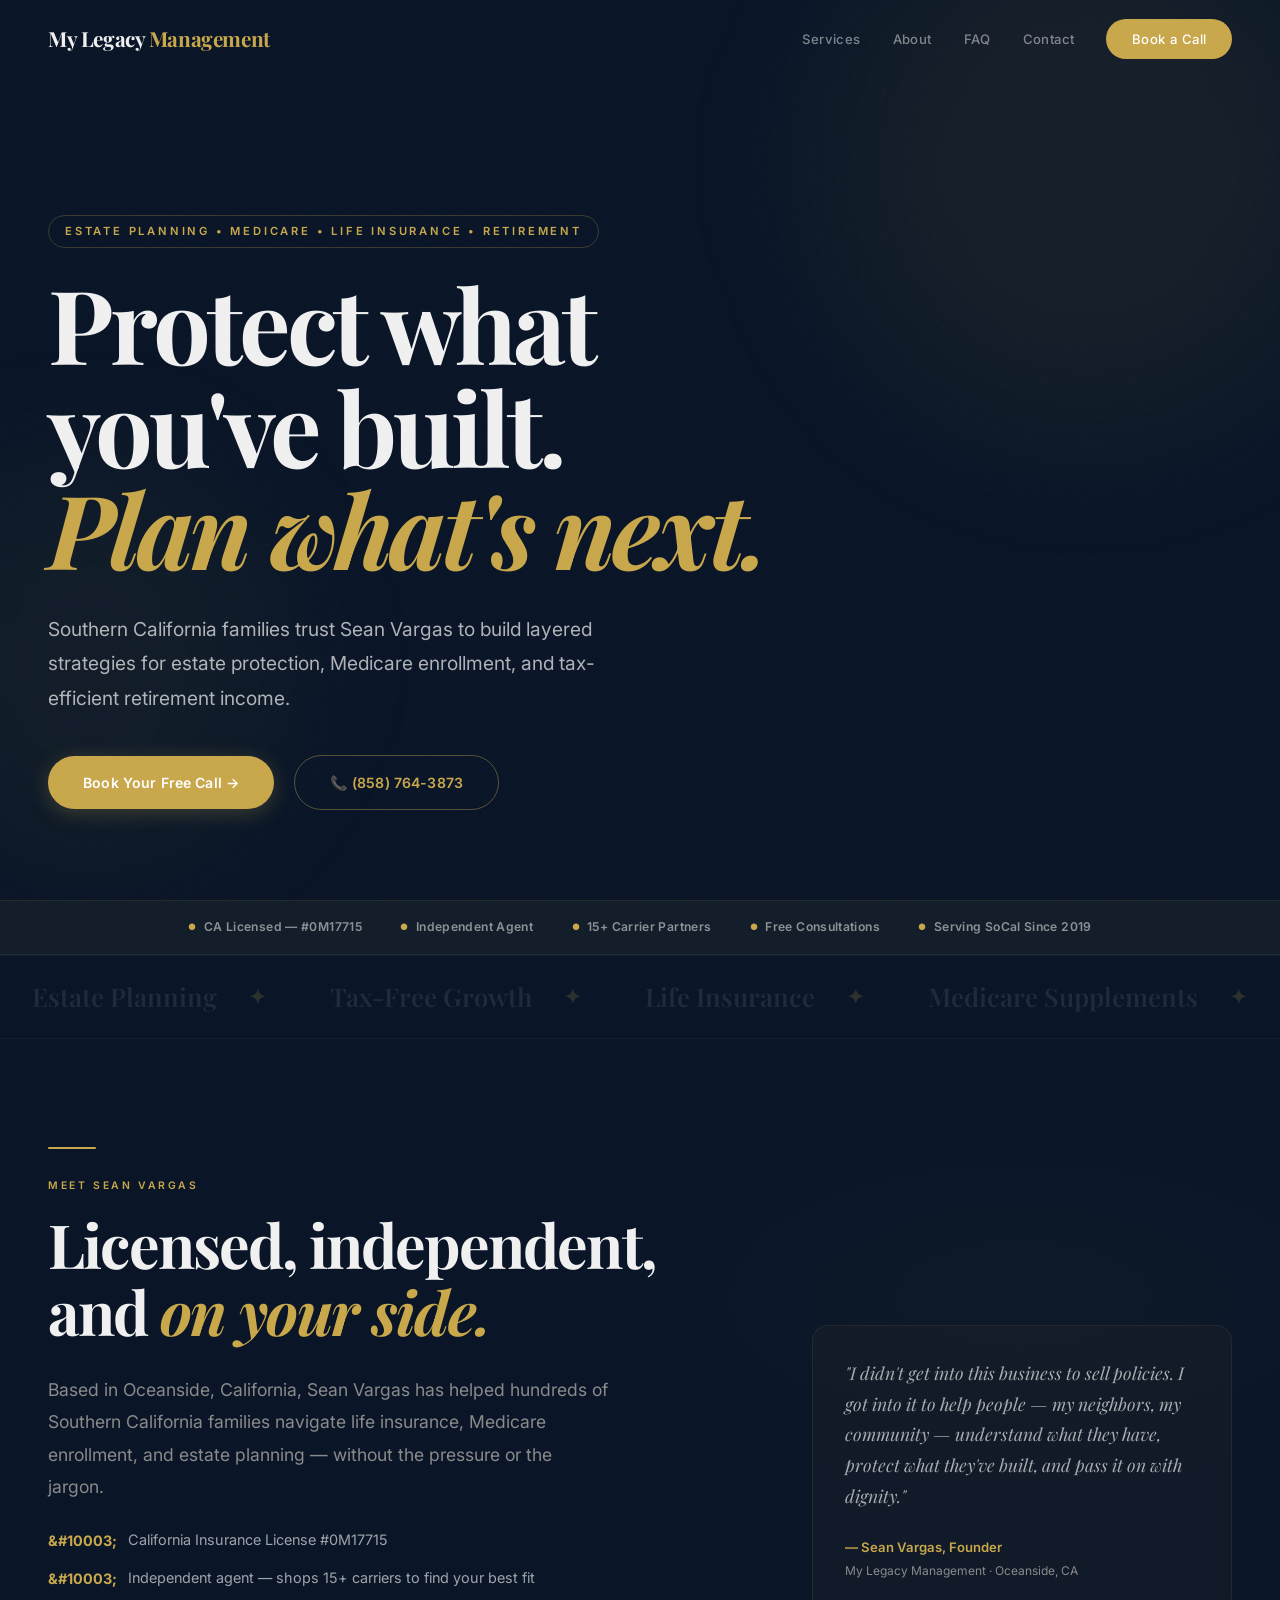
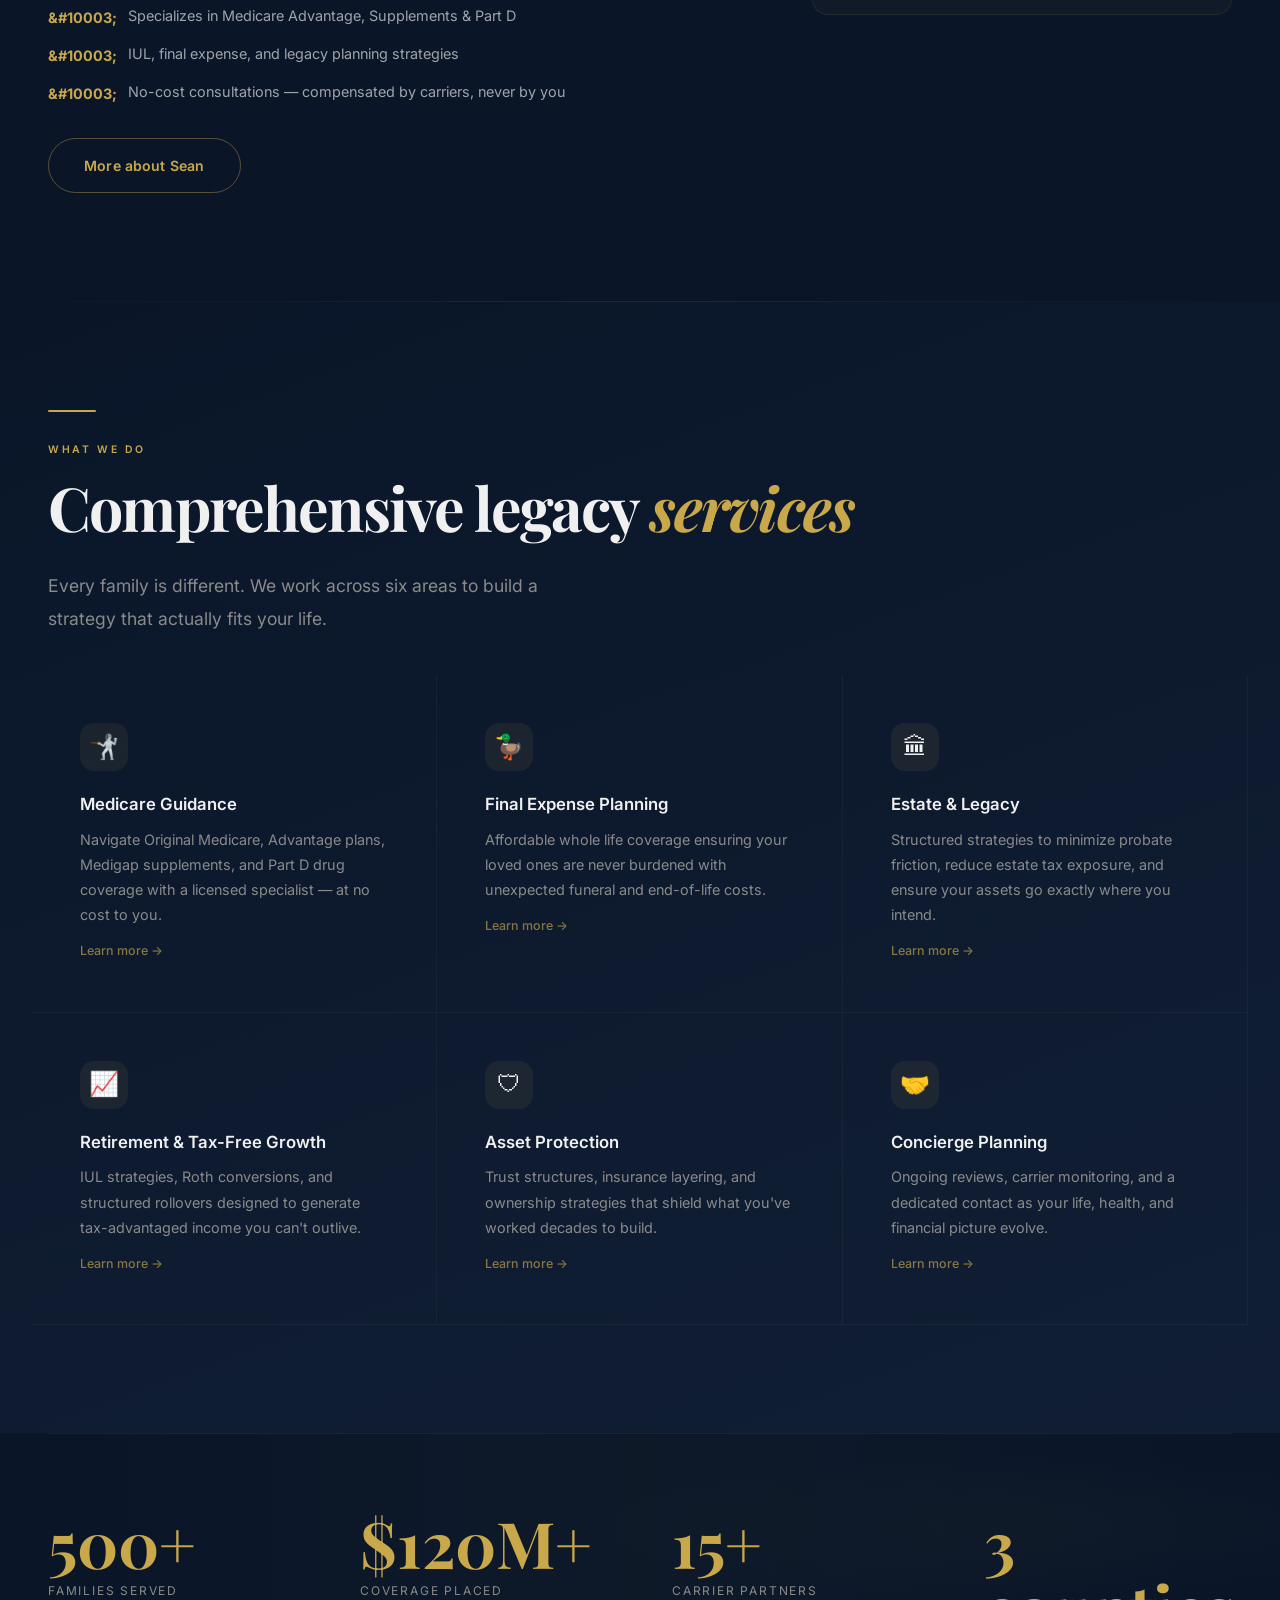
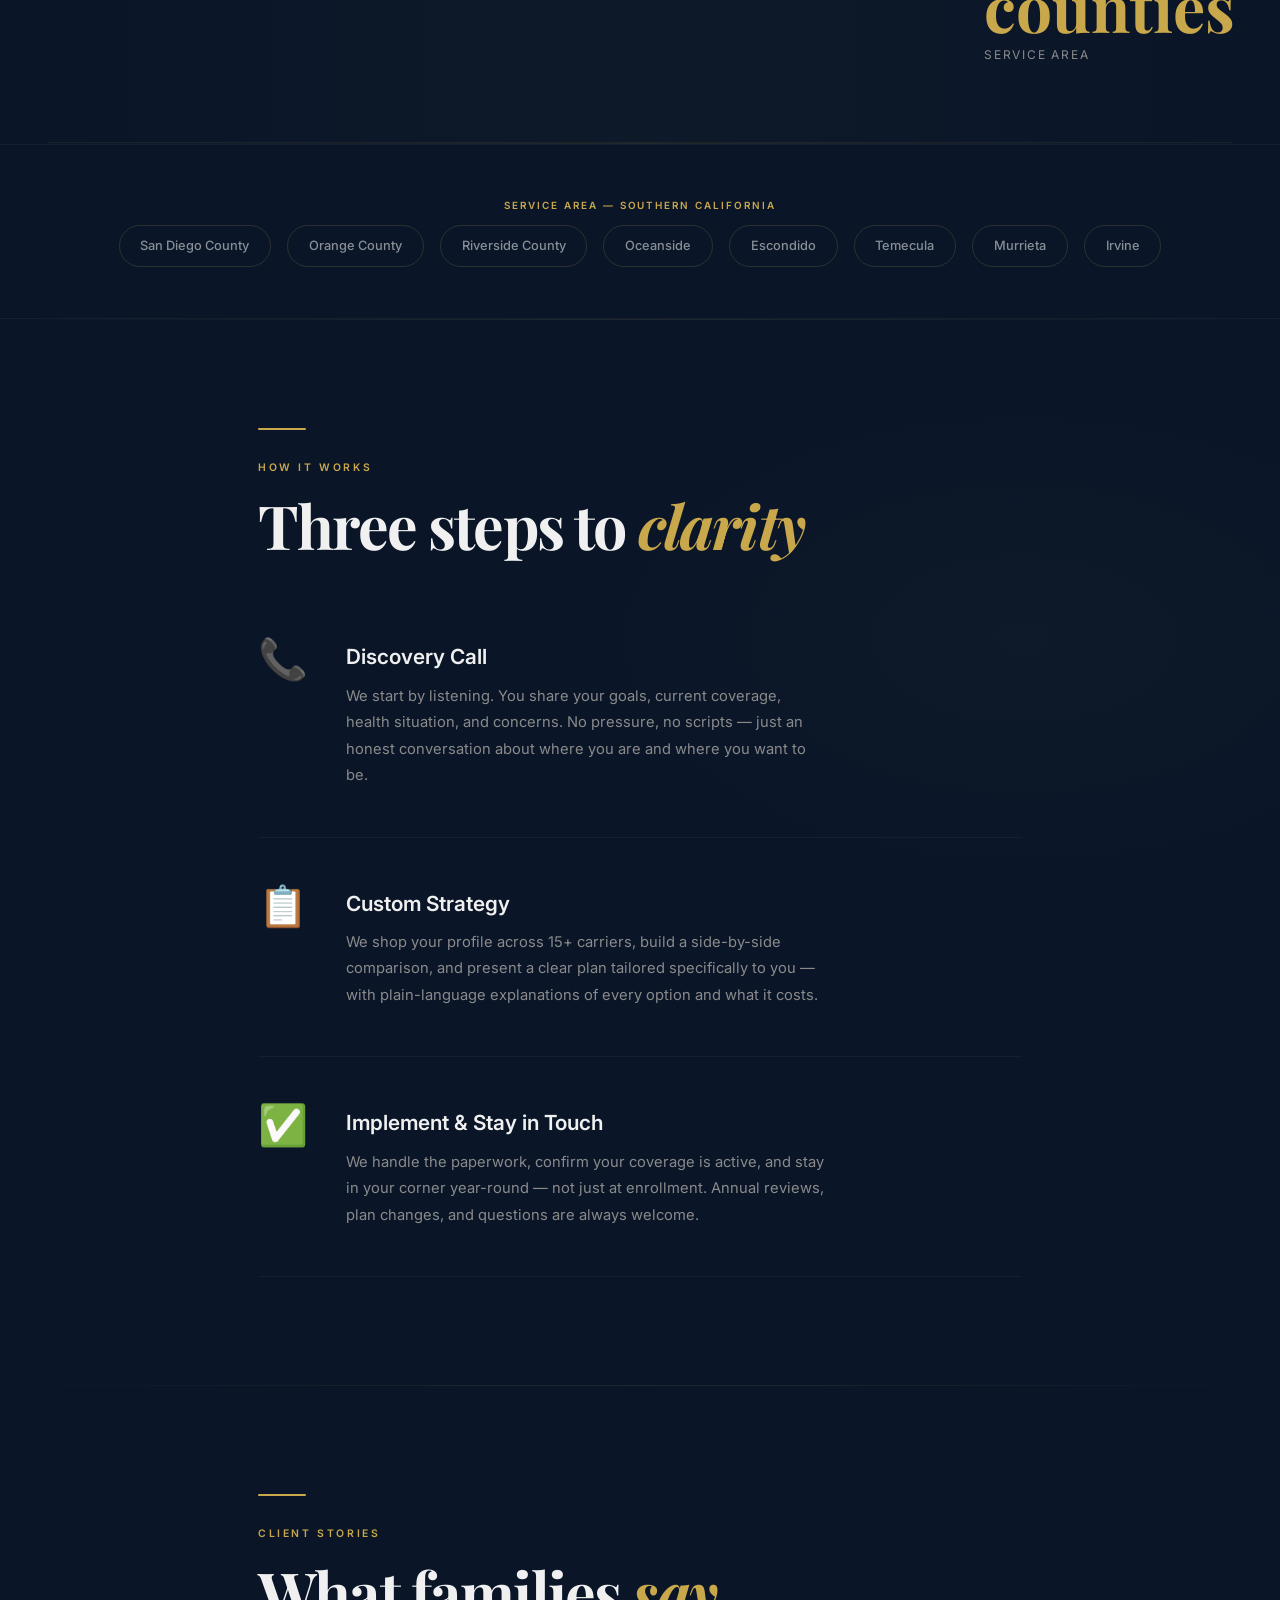
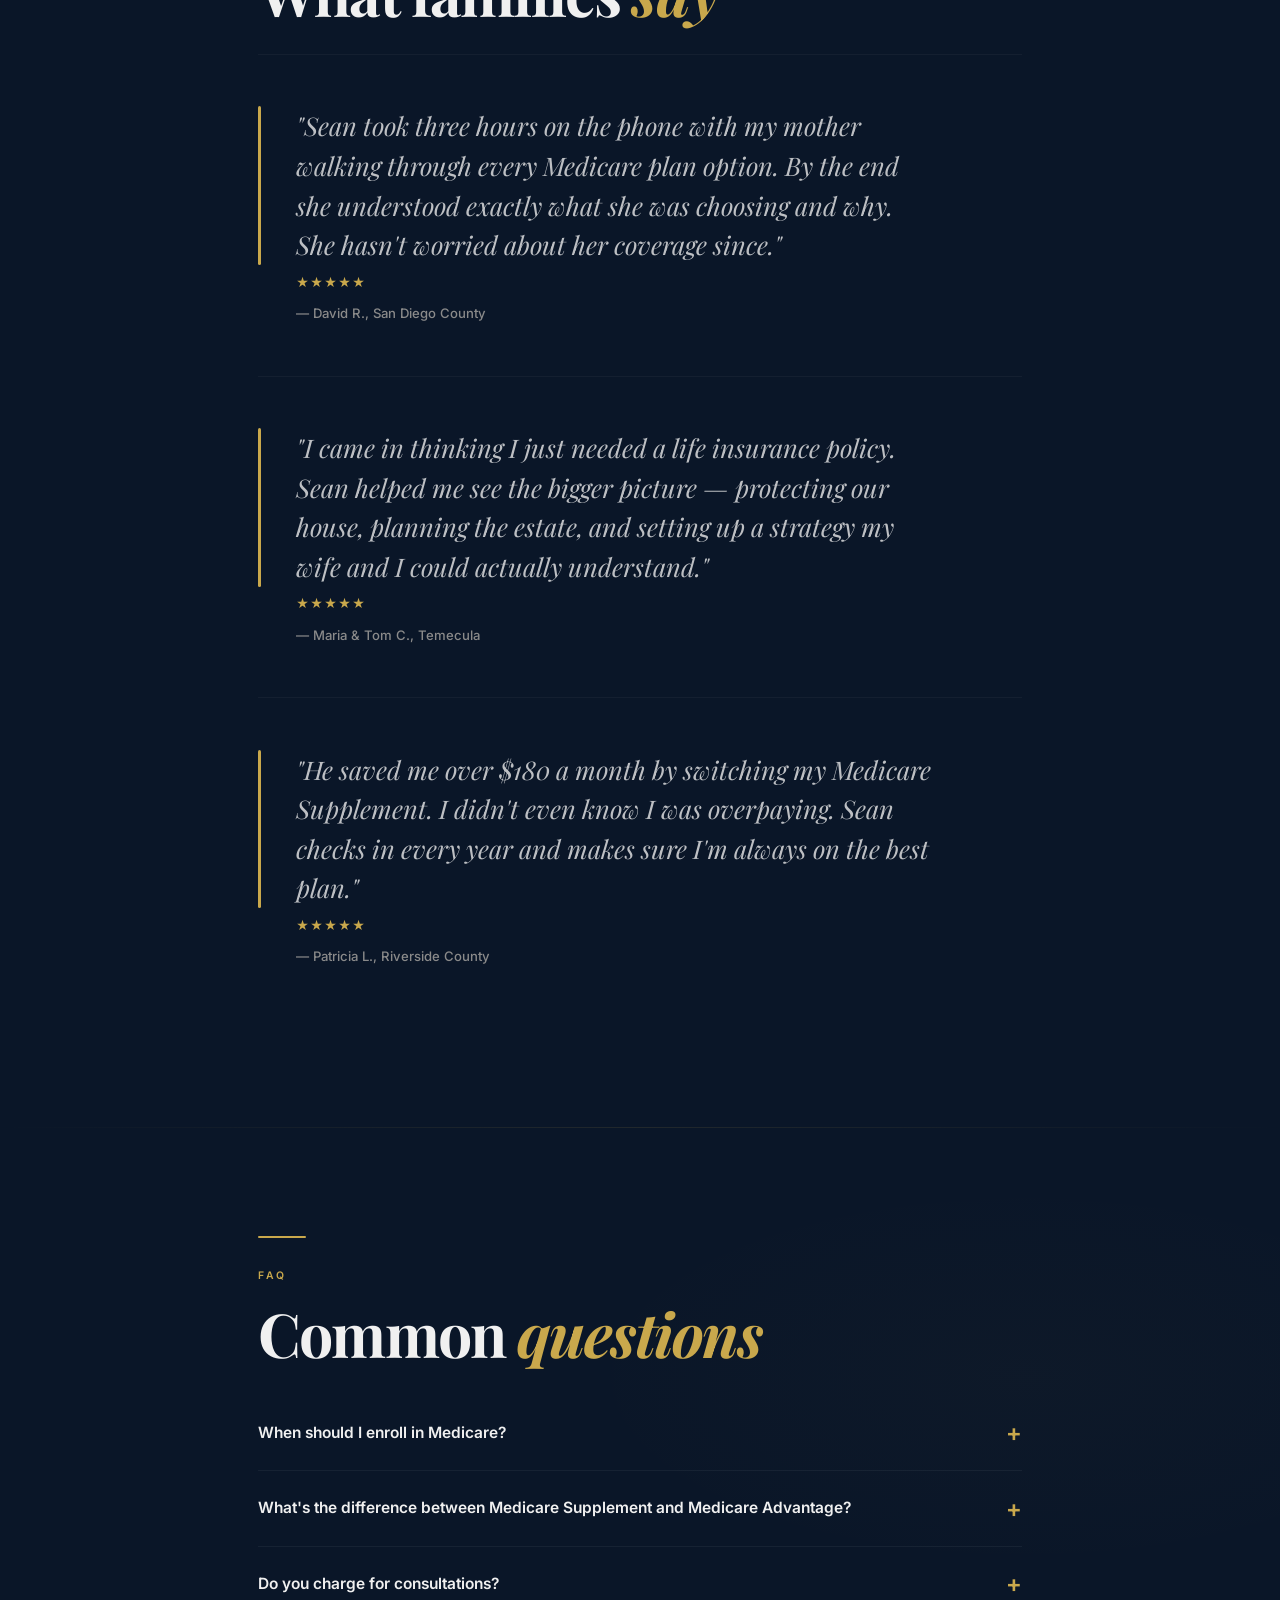
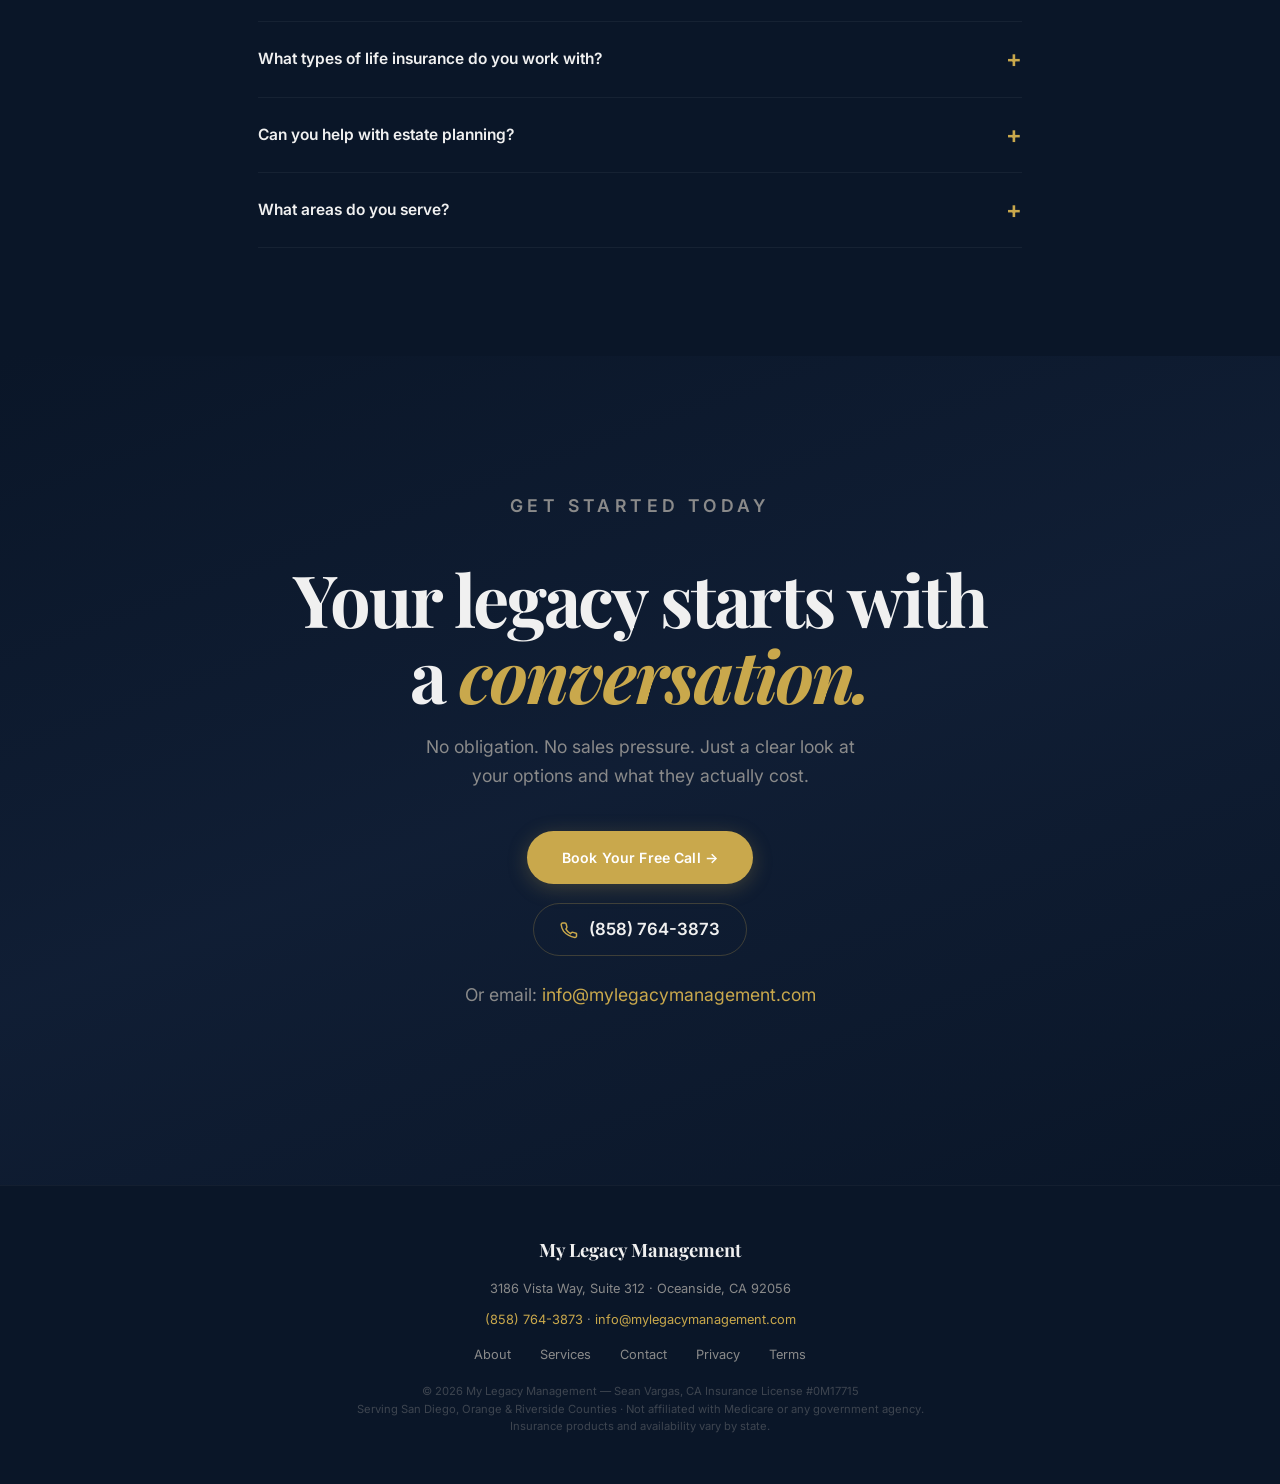
==== commit 29a7ee6c: "feat: brand imagery (inline SVG + og/favicon) + SEO upgrade - Unique per-page title + meta descripti" ====
--- a/index.html
+++ b/index.html
@@ -7,7 +7,12 @@
 <meta name="description" content="Sean Vargas helps San Diego, Orange &amp; Riverside County families protect their legacy with life insurance, Medicare guidance, estate planning and tax-free retirement strategies. License #0M17715.">
 <meta name="keywords" content="Medicare insurance Oceanside CA, estate planning San Diego, life insurance Riverside County, final expense planning, IUL strategies, Sean Vargas insurance">
 <link rel="canonical" href="https://mylegacymanagement.com/">
+<link rel="icon" type="image/svg+xml" href="/assets/favicon.svg">
 <meta property="og:type" content="website">
+<meta property="og:image" content="https://mylegacymanagement.com/assets/og-image.svg">
+<meta property="og:image:width" content="1200">
+<meta property="og:image:height" content="630">
+<meta name="twitter:image" content="https://mylegacymanagement.com/assets/og-image.svg">
 <meta property="og:url" content="https://mylegacymanagement.com/">
 <meta property="og:title" content="My Legacy Management — Estate Planning &amp; Medicare | Oceanside CA">
 <meta property="og:description" content="Protect your family's future with personalized estate planning, Medicare guidance, and life insurance strategies. Serving San Diego, Orange &amp; Riverside County.">
@@ -458,7 +463,7 @@
     <div class="reveal" style="display:flex;flex-direction:column;align-items:center;gap:1.2rem">
       <a href="https://links.seanvargas.com" class="btn btn-p" target="_blank" rel="noopener">Book Your Free Call &rarr;</a>
       <a href="tel:+18587643873" class="phone-block" aria-label="Call Sean Vargas">
-        <svg width="18" height="18" viewBox="0 0 24 24" fill="none" stroke="currentColor" stroke-width="2" stroke-linecap="round" stroke-linejoin="round"><path d="M22 16.92v3a2 2 0 0 1-2.18 2 19.79 19.79 0 0 1-8.63-3.07A19.5 19.5 0 0 1 4.69 13.5 19.79 19.79 0 0 1 1.57 5a2 2 0 0 1 1.84-2.18h3a2 2 0 0 1 2 1.72c.127.96.361 1.903.7 2.81a2 2 0 0 1-.45 2.11L7.91 10.91a16 16 0 0 0 6 6l1.27-1.27a2 2 0 0 1 2.11-.45c.907.339 1.85.573 2.81.7A2 2 0 0 1 22 16.92z"></path></svg>
+        <svg width="18" height="18" viewBox="0 0 24 24" fill="none" stroke="currentColor" stroke-width="2" stroke-linecap="round" stroke-linejoin="round" aria-hidden="true"><path d="M22 16.92v3a2 2 0 0 1-2.18 2 19.79 19.79 0 0 1-8.63-3.07A19.5 19.5 0 0 1 4.69 13.5 19.79 19.79 0 0 1 1.57 5a2 2 0 0 1 1.84-2.18h3a2 2 0 0 1 2 1.72c.127.96.361 1.903.7 2.81a2 2 0 0 1-.45 2.11L7.91 10.91a16 16 0 0 0 6 6l1.27-1.27a2 2 0 0 1 2.11-.45c.907.339 1.85.573 2.81.7A2 2 0 0 1 22 16.92z"></path></svg>
         <span class="phone-num">(858) 764-3873</span>
       </a>
     </div>
